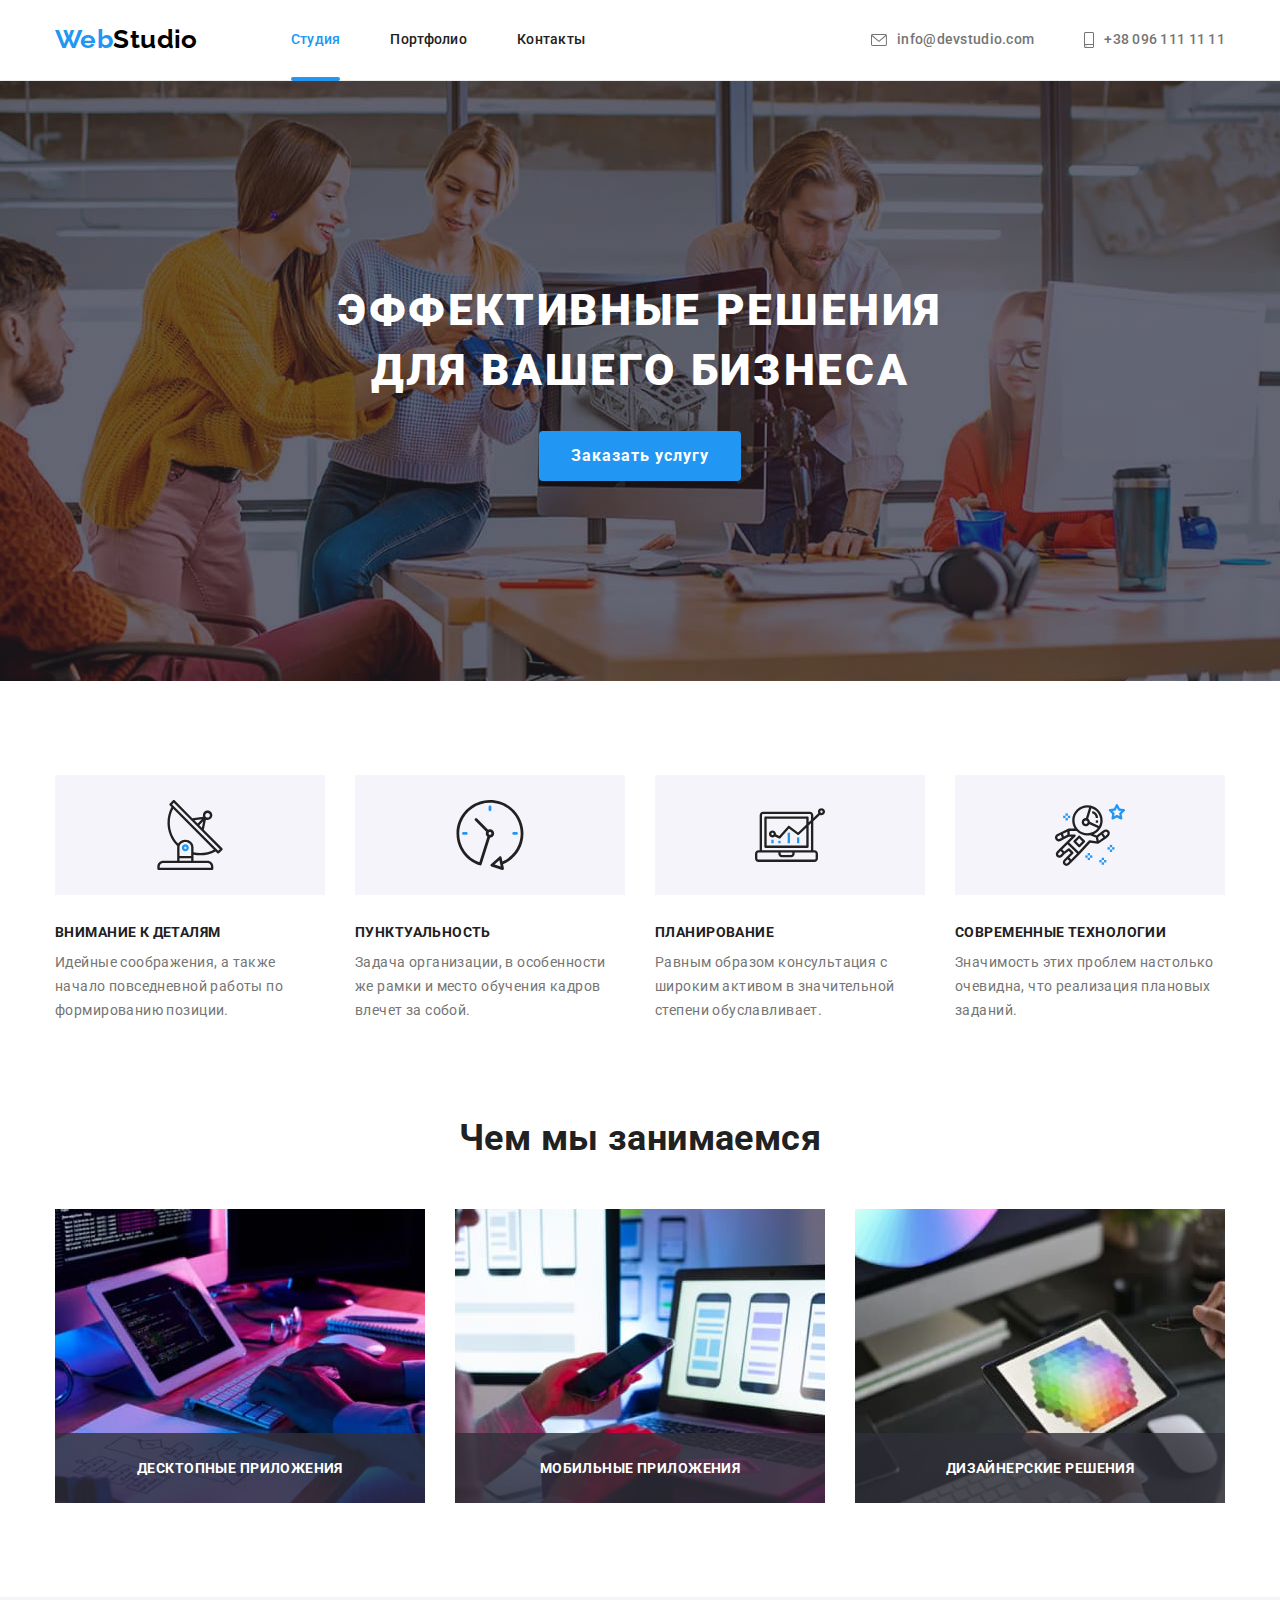
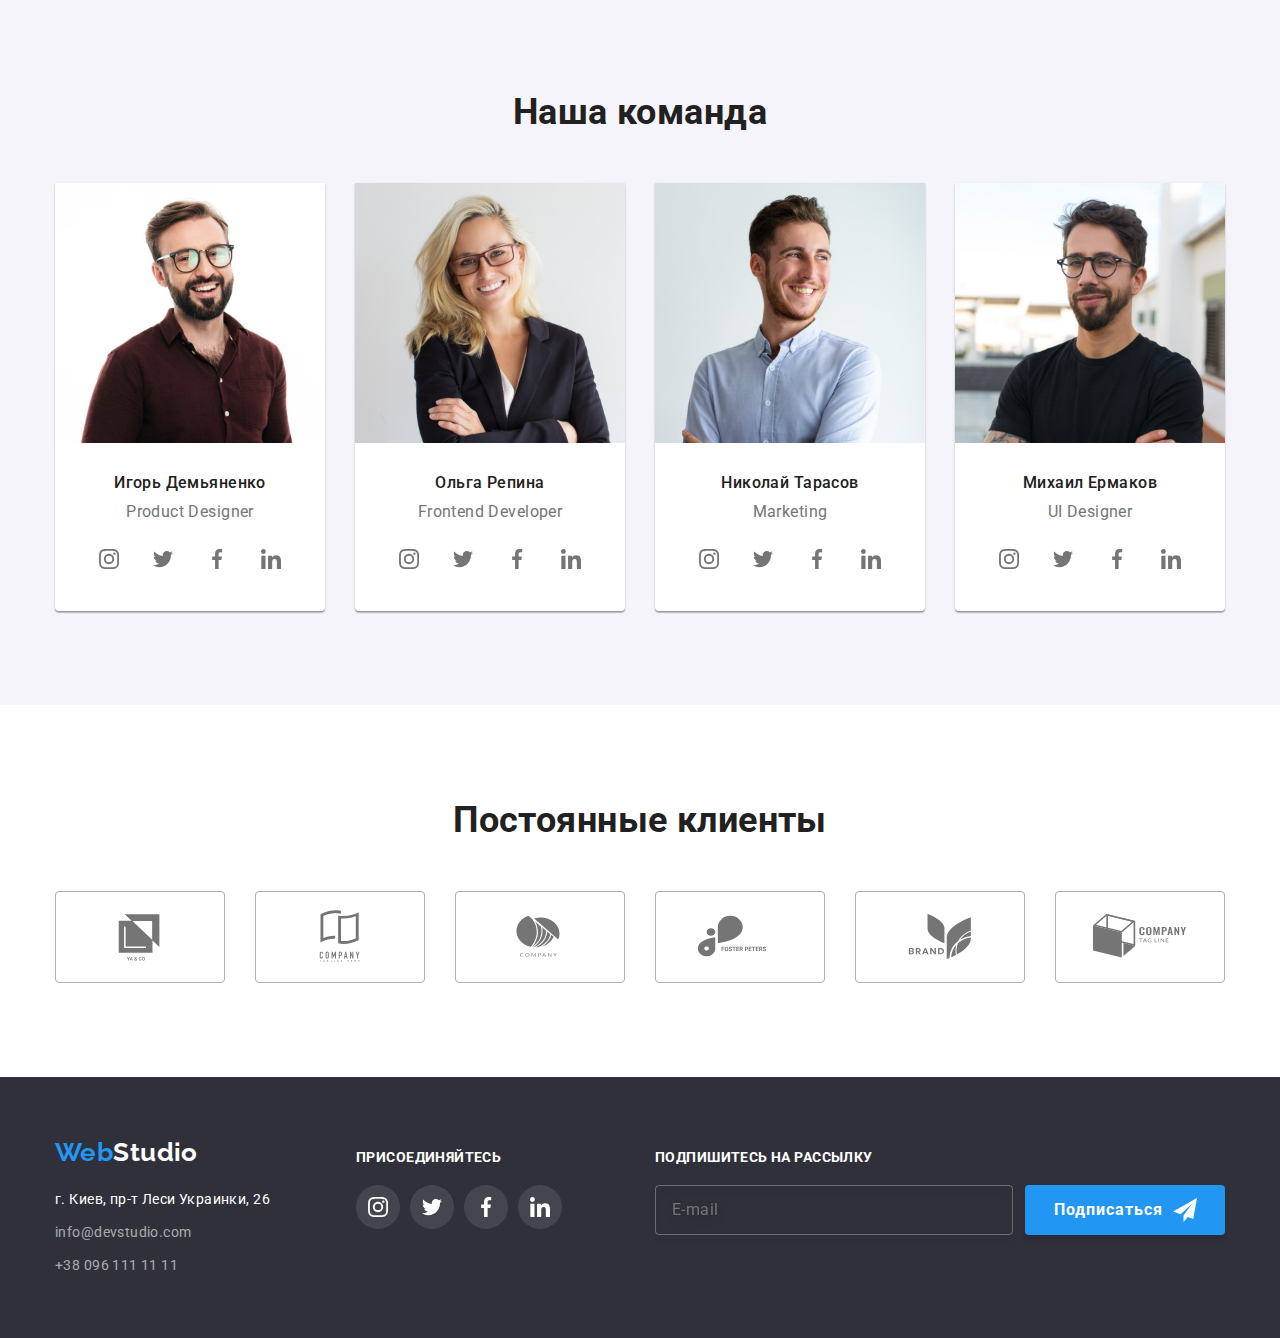
==== index.html @ be706dfa "Initial commit" ====
<!DOCTYPE html>
<html lang="ru">
  <head>
    <meta charset="UTF-8" />
    <meta http-equiv="X-UA-Compatible" content="IE=edge" />
    <meta name="viewport" content="width=device-width, initial-scale=1.0" />
    <title>Студия</title>
    <link
      rel="stylesheet"
      href="https://fonts.googleapis.com/css2?family=Raleway:wght@700&family=Roboto:wght@400;500;700;900&display=swap"
    />
    <link
      rel="stylesheet"
      href="https://cdnjs.cloudflare.com/ajax/libs/modern-normalize/1.1.0/modern-normalize.min.css"
    />
    <link rel="stylesheet" href="./css/styles.css" />
  </head>

  <body>
    <header class="page-header">
      <div class="container">
        <nav>
          <a class="logo link" href="./index.html"
            >Web<span class="accent">Studio</span></a
          >
          <ul class="site-nav list">
            <li class="item">
              <a class="link current" href="./index.html">Студия</a>
            </li>
            <li class="item">
              <a class="link" href="./portfolio.html">Портфолио</a>
            </li>
            <li class="item">
              <a class="link" href="">Контакты</a>
            </li>
          </ul>
        </nav>
        <ul class="auth-nav list">
          <li class="item">
            <a class="link" href="mailto:info@devstudio.com">
              <svg class="icon-envelope" width="16" height="12">
                <use href="./images/sprite.svg#icon-envelope"></use>
              </svg>
              info@devstudio.com
            </a>
          </li>
          <li class="item">
            <a class="link" href="tel:+380961111111">
              <svg class="icon-smartphone" width="10" height="16">
                <use href="./images/sprite.svg#icon-smartphone"></use>
              </svg>
              +38 096 111 11 11
            </a>
          </li>
        </ul>
      </div>
    </header>

    <main>
      <section class="hero">
        <h1 class="hero-title">Эффективные решения для вашего бизнеса</h1>
        <button class="hero-button" type="button" data-modal-open>
          Заказать услугу
        </button>
      </section>
      <section class="section">
        <h2 class="section-title visually-hidden">Наши преимущества</h2>
        <ul class="advantages list container">
          <li class="item">
            <div class="icon-container">
              <svg width="70" height="70">
                <use href="./images/sprite.svg#icon-antenna"></use>
              </svg>
            </div>
            <h3 class="title">Внимание к деталям</h3>
            <p>
              Идейные соображения, а также начало повседневной работы по
              формированию позиции.
            </p>
          </li>
          <li class="item">
            <div class="icon-container">
              <svg width="70" height="70">
                <use href="./images/sprite.svg#icon-clock"></use>
              </svg>
            </div>
            <h3 class="title">Пунктуальность</h3>
            <p>
              Задача организации, в особенности же рамки и место обучения кадров
              влечет за собой.
            </p>
          </li>
          <li class="item">
            <div class="icon-container">
              <svg width="70" height="70">
                <use href="./images/sprite.svg#icon-diagram"></use>
              </svg>
            </div>
            <h3 class="title">Планирование</h3>
            <p>
              Равным образом консультация с широким активом в значительной
              степени обуславливает.
            </p>
          </li>
          <li class="item">
            <div class="icon-container">
              <svg width="70" height="70">
                <use href="./images/sprite.svg#icon-astronaut"></use>
              </svg>
            </div>
            <h3 class="title">Современные технологии</h3>
            <p>
              Значимость этих проблем настолько очевидна, что реализация
              плановых заданий.
            </p>
          </li>
        </ul>
      </section>
      <section class="section specialization">
        <div class="container">
          <h2 class="section-title">Чем мы занимаемся</h2>
          <ul class="list">
            <li class="item">
              <div class="thumb">
                <img
                  src="./images/img1.1.jpg"
                  alt="изображение программиста, работающего за своим столом в офисе, крупным планом"
                  width="370"
                />
                <h3 class="title">Десктопные приложения</h3>
              </div>
            </li>
            <li class="item">
              <div class="thumb">
                <img
                  src="./images/img1.2.jpg"
                  alt="веб-дизайнер со смартфоном в руке разрабатывает интерфейс мобильного приложения за своим ноутбуком, крупным планом"
                  width="370"
                />
                <h3 class="title">Мобильные приложения</h3>
              </div>
            </li>
            <li class="item">
              <div class="thumb">
                <img
                  src="./images/img1.3.jpg"
                  alt="креативный веб-дизайнер выбирает цветовую гамму из палитры цветов на своём планшете, крупным планом"
                  width="370"
                />
                <h3 class="title">Дизайнерские решения</h3>
              </div>
            </li>
          </ul>
        </div>
      </section>
      <section class="section team">
        <div class="container">
          <h2 class="section-title">Наша команда</h2>
          <ul class="list">
            <li class="item">
              <img
                src="./images/img2.1.jpg"
                alt="фотография мужчины, улыбающийся шатен с лёгкой бородой и в очках"
                width="270"
              />
              <h3 class="title">Игорь Демьяненко</h3>
              <p class="position" lang="en">Product Designer</p>
              <ul class="social-link list">
                <li>
                  <a class="link" href="#" aria-label="instagramm link">
                    <svg class="icon" width="20" height="20">
                      <use href="./images/sprite.svg#icon-instagram"></use>
                    </svg>
                  </a>
                </li>
                <li>
                  <a class="link" href="#" aria-label="twitter-link">
                    <svg class="icon" width="20" height="20">
                      <use href="./images/sprite.svg#icon-twitter"></use>
                    </svg>
                  </a>
                </li>
                <li>
                  <a class="link" href="#" aria-label="facebook link">
                    <svg class="icon" width="20" height="20">
                      <use href="./images/sprite.svg#icon-facebook"></use>
                    </svg>
                  </a>
                </li>
                <li>
                  <a class="link" href="#" aria-label="linkedin link">
                    <svg class="icon" width="20" height="20">
                      <use href="./images/sprite.svg#icon-linkedin"></use>
                    </svg>
                  </a>
                </li>
              </ul>
            </li>
            <li class="item">
              <img
                src="./images/img2.2.jpg"
                alt="фотография женщины, улыбающаяся блондинка с длинными волосами и в очках"
                width="270"
              />
              <h3 class="title">Ольга Репина</h3>
              <p class="position" lang="en">Frontend Developer</p>
              <ul class="social-link list">
                <li>
                  <a class="link" href="#" aria-label="instagramm link">
                    <svg class="icon" width="20" height="20">
                      <use href="./images/sprite.svg#icon-instagram"></use>
                    </svg>
                  </a>
                </li>
                <li>
                  <a class="link" href="#" aria-label="twitter-link">
                    <svg class="icon" width="20" height="20">
                      <use href="./images/sprite.svg#icon-twitter"></use>
                    </svg>
                  </a>
                </li>
                <li>
                  <a class="link" href="#" aria-label="facebook link">
                    <svg class="icon" width="20" height="20">
                      <use href="./images/sprite.svg#icon-facebook"></use>
                    </svg>
                  </a>
                </li>
                <li>
                  <a class="link" href="#" aria-label="linkedin link">
                    <svg class="icon" width="20" height="20">
                      <use href="./images/sprite.svg#icon-linkedin"></use>
                    </svg>
                  </a>
                </li>
              </ul>
            </li>
            <li class="item">
              <img
                src="./images/img2.3.jpg"
                alt="фотография мужчины, улыбающийся шатен с бородой-щетиной"
                width="270"
              />
              <h3 class="title">Николай Тарасов</h3>
              <p class="position" lang="en">Marketing</p>
              <ul class="social-link list">
                <li>
                  <a class="link" href="#" aria-label="instagramm link">
                    <svg class="icon" width="20" height="20">
                      <use href="./images/sprite.svg#icon-instagram"></use>
                    </svg>
                  </a>
                </li>
                <li>
                  <a class="link" href="#" aria-label="twitter-link">
                    <svg class="icon" width="20" height="20">
                      <use href="./images/sprite.svg#icon-twitter"></use>
                    </svg>
                  </a>
                </li>
                <li>
                  <a class="link" href="#" aria-label="facebook link">
                    <svg class="icon" width="20" height="20">
                      <use href="./images/sprite.svg#icon-facebook"></use>
                    </svg>
                  </a>
                </li>
                <li>
                  <a class="link" href="#" aria-label="linkedin link">
                    <svg class="icon" width="20" height="20">
                      <use href="./images/sprite.svg#icon-linkedin"></use>
                    </svg>
                  </a>
                </li>
              </ul>
            </li>
            <li class="item">
              <img
                src="./images/img2.4.jpg"
                alt="фотография мужчины, улыбающийся брюнет с лёгкой бородой и в очках"
                width="270"
              />
              <h3 class="title">Михаил Ермаков</h3>
              <p class="position" lang="en">UI Designer</p>
              <ul class="social-link list">
                <li>
                  <a class="link" href="#" aria-label="instagramm link">
                    <svg class="icon" width="20" height="20">
                      <use href="./images/sprite.svg#icon-instagram"></use>
                    </svg>
                  </a>
                </li>
                <li>
                  <a class="link" href="#" aria-label="twitter-link">
                    <svg class="icon" width="20" height="20">
                      <use href="./images/sprite.svg#icon-twitter"></use>
                    </svg>
                  </a>
                </li>
                <li>
                  <a class="link" href="#" aria-label="facebook link">
                    <svg class="icon" width="20" height="20">
                      <use href="./images/sprite.svg#icon-facebook"></use>
                    </svg>
                  </a>
                </li>
                <li>
                  <a class="link" href="#" aria-label="linkedin link">
                    <svg class="icon" width="20" height="20">
                      <use href="./images/sprite.svg#icon-linkedin"></use>
                    </svg>
                  </a>
                </li>
              </ul>
            </li>
          </ul>
        </div>
      </section>
      <section class="section">
        <div class="container">
          <h2 class="section-title">Постоянные клиенты</h2>
          <ul class="clients list">
            <li class="item">
              <a class="link" href="" aria-label="ya and co link">
                <svg class="icon" width="106" height="60">
                  <use href="./images/sprite.svg#icon-logo-client1"></use>
                </svg>
              </a>
            </li>
            <li class="item">
              <a class="link" href="" aria-label="company tagline here link">
                <svg class="icon" width="106" height="60">
                  <use href="./images/sprite.svg#icon-logo-client2"></use>
                </svg>
              </a>
            </li>
            <li class="item">
              <a class="link" href="" aria-label="company link">
                <svg class="icon" width="106" height="60">
                  <use href="./images/sprite.svg#icon-logo-client3"></use>
                </svg>
              </a>
            </li>
            <li class="item">
              <a class="link" href="" aria-label="foster peters link">
                <svg class="icon" width="106" height="60">
                  <use href="./images/sprite.svg#icon-logo-client4"></use>
                </svg>
              </a>
            </li>
            <li class="item">
              <a class="link" href="" aria-label="brand link">
                <svg class="icon" width="106" height="60">
                  <use href="./images/sprite.svg#icon-logo-client5"></use>
                </svg>
              </a>
            </li>
            <li class="item">
              <a class="link" href="" aria-label="company tag line link">
                <svg class="icon" width="106" height="60">
                  <use href="./images/sprite.svg#icon-logo-client6"></use>
                </svg>
              </a>
            </li>
          </ul>
        </div>
      </section>
    </main>

    <footer class="page-footer">
      <div class="container">
        <div class="footer-adress-container">
          <a class="logo link" href="./index.html"
            >Web<span class="accent">Studio</span></a
          >
          <address>
            <ul class="list address-links">
              <li class="item">
                <a
                  class="link googlmaps"
                  href="https://goo.gl/maps/piqngm7oDQpEDh6u6"
                  target="_blank"
                  rel="noopener nofollow noreferrer"
                  >г. Киев, пр-т Леси Украинки, 26</a
                >
              </li>
              <li class="item">
                <a class="link contacts" href="mailto:info@devstudio.com"
                  >info@devstudio.com</a
                >
              </li>
              <li class="item">
                <a class="link contacts" href="tel:+380961111111"
                  >+38 096 111 11 11</a
                >
              </li>
            </ul>
          </address>
        </div>
        <div class="footer-join-container">
          <h2 class="title">присоединяйтесь</h2>
          <ul class="social-link list">
            <li>
              <a class="link" href="#" aria-label="instagramm link">
                <svg class="icon" width="20" height="20">
                  <use href="./images/sprite.svg#icon-instagram"></use>
                </svg>
              </a>
            </li>
            <li>
              <a class="link" href="#" aria-label="twitter-link">
                <svg class="icon" width="20" height="20">
                  <use href="./images/sprite.svg#icon-twitter"></use>
                </svg>
              </a>
            </li>
            <li>
              <a class="link" href="#" aria-label="facebook link">
                <svg class="icon" width="20" height="20">
                  <use href="./images/sprite.svg#icon-facebook"></use>
                </svg>
              </a>
            </li>
            <li>
              <a class="link" href="#" aria-label="linkedin link">
                <svg class="icon" width="20" height="20">
                  <use href="./images/sprite.svg#icon-linkedin"></use>
                </svg>
              </a>
            </li>
          </ul>
        </div>
        <form class="footer-subscribe-form js-subscribe-form">
          <label class="form-label">
            <input
              class="form-input"
              type="email"
              name="mail"
              placeholder="E-mail"
              autocomplete="on"
            />Подпишитесь на рассылку</label
          >

          <button class="footer-subscribe-button" type="submit">
            Подписаться
            <svg class="icon" width="24" height="24">
              <use href="./images/sprite.svg#icon-send"></use>
            </svg>
          </button>
        </form>
      </div>
    </footer>
    <div class="hero-backdrop is-hidden" data-modal>
      <div class="hero-modal">
        <button class="hero-data-close-modal" data-modal-close>
          <svg class="hero-data-close-modal-icon" width="18" height="18">
            <use href="./images/sprite.svg#icon-close"></use>
          </svg>
        </button>
        <form class="modal-form js-order-service-form">
          <strong class="title">Оставьте свои данные, мы вам перезвоним</strong>
          <div class="data-box">
            <label class="item">
              <input class="form-input" type="text" name="name" />
              <span class="form-label">Имя</span>
              <svg class="modal-form-data-icon" width="18" height="18">
                <use href="./images/sprite.svg#icon-person"></use>
              </svg>
            </label>
            <label class="item">
              <input class="form-input" type="tel" name="tel" />
              <span class="form-label">Телефон</span>
              <svg class="modal-form-data-icon" width="18" height="18">
                <use href="./images/sprite.svg#icon-phone"></use>
              </svg>
            </label>
            <label class="item">
              <input class="form-input" type="email" name="mail" />
              <span class="form-label">Почта</span>
              <svg class="modal-form-data-icon" width="18" height="18">
                <use href="./images/sprite.svg#icon-email"></use>
              </svg>
            </label>
          </div>
          <label class="form-message">
            <span class="form-label textarea">Комментарий</span>
            <textarea
              class="form-textarea"
              name="comment"
              rows="6"
              placeholder="Введите текст"
            ></textarea>
          </label>

          <label class="form-label agreement">
            <input
              class="checkbox visually-hidden"
              type="checkbox"
              name="agreement"
            />
            <span class="checkbox-icon"></span>
            <span>
              Соглашаюсь с рассылкой и принимаю
              <a class="agreement-link-modal" href="">Условия договора</a>
            </span>
          </label>
          <button class="modal-send-button" type="submit">Отправить</button>
        </form>
      </div>
    </div>
    <script src="./js/modal.js"></script>
    <script src="./js/footer.js"></script>
  </body>
</html>
---- css/styles.css ----
:root {
  --animation-works-overlay: transform 250ms cubic-bezier(0.4, 0, 0.2, 1),
    opacity 250ms cubic-bezier(0.4, 0, 0.2, 1);
  --transition-duration: 250ms;
  --transition-duration-modal: 950ms;
  --transition-timing-function: cubic-bezier(0.4, 0, 0.2, 1);

  --primary-bg-color: #ffffff;
  --footer-bg-color: #2f303a;
  --footer-logo-accent-color: #ffffff;
  --footer-social-link-color: rgba(255, 255, 255, 0.1);
  --advantages-icon-bg-color: #f5f4fa;
  --section-team-bg-color: #f5f4fa;
  --hero-bg-color: #2f303a;
  --hero-title-color: #ffffff;
  --button-active-text-color: #ffffff;
  --primary-text-color: #757575;
  --title-text-color: #212121;
  --accent-blue-color: #2196f3;
  --accent-black-color: #000000;
  --address-links-color: rgba(255, 255, 255, 0.6);
  --portfolio-button-bg-color: #f5f4fa;
  --header-border-color: #ececec;
  --signature-works-border-color: #eeeeee;
  --icon-color: #afb1b8;
  --backdrop-bg-color: rgba(0, 0, 0, 0.2);
  --works-overlay-bg-color: rgba(33, 150, 243, 0.9);
  --placeholder-color: rgba(117, 117, 117, 0.5);
}

html {
  box-sizing: border-box;
}

h1,
h2,
h3,
h4,
h5,
h6,
p {
  margin-top: 0px;
}

p {
  margin-bottom: 0px;
}

.list {
  padding: 0px;
  margin: 0px;

  list-style: none;
}

.link {
  text-decoration: none;
  color: inherit;
}

img {
  display: block;
  max-width: 100%;
  height: auto;
}

address {
  font-style: normal;
}

body {
  background-color: var(--primary-bg-color);
  color: var(--primary-text-color);

  font-family: "Roboto", sans-serif;
  font-size: 14px;
  line-height: 1.71;
  letter-spacing: 0.03em;
}

.section {
  padding-top: 94px;
  padding-bottom: 94px;
}

button {
  font: inherit;
  border: none;

  cursor: pointer;
}

.visually-hidden {
  position: absolute;
  width: 1px;
  height: 1px;
  margin: -1px;
  border: 0;
  padding: 0;
  white-space: nowrap;
  clip-path: inset(100%);
  clip: rect(0 0 0 0);
  overflow: hidden;
}

.container {
  width: 1200px;
  padding: 0px 15px;
  margin-left: auto;
  margin-right: auto;
}

.page-header {
  width: 100%;
  background-color: var(--primary-bg-color);
  border-bottom: 1px solid var(--header-border-color);
}

.page-header .container {
  display: flex;
  align-items: center;
  justify-content: space-between;
}

.page-header nav {
  display: flex;
  align-items: center;
}

.logo {
  color: var(--accent-blue-color);
  font-family: "Raleway", sans-serif;
  font-weight: 700;
  font-size: 26px;
  line-height: 1.2;
}

.page-header .logo {
  margin-right: 93px;
  padding-top: 24px;
  padding-bottom: 25px;
}

.page-header .logo .accent {
  color: var(--accent-black-color);
}

.page-header .site-nav {
  display: flex;
}

.site-nav .item + .item {
  margin-left: 50px;
}

.site-nav .link,
.auth-nav .link {
  padding-top: 32px;
  padding-bottom: 32px;

  color: var(--title-text-color);
  font-weight: 500;
  line-height: 1.14;
  letter-spacing: 0.02em;

  transition-property: color;
  transition-duration: var(--transition-duration);
  transition-timing-function: var(--transition-timing-function);
}

.site-nav .link:hover,
.site-nav .link:focus,
.auth-nav .link:hover,
.auth-nav .link:focus {
  color: var(--accent-blue-color);
}

.site-nav .link.current {
  position: relative;

  color: var(--accent-blue-color);
}

.site-nav .link.current::after {
  content: "";

  position: absolute;

  display: block;
  width: 100%;
  height: 4px;
  bottom: -1px;

  border-radius: 2px;
  background-color: var(--accent-blue-color);

  transform: translateY(1px);
}
.auth-nav {
  display: flex;
}

.auth-nav .item + .item {
  margin-left: 50px;
}

.auth-nav .link {
  display: flex;
  gap: 10px;
  align-items: center;
  color: var(--primary-text-color);
}

.auth-nav .icon-envelope,
.auth-nav .icon-smartphone {
  fill: currentColor;
}

.page-footer {
  padding: 60px 0px;

  background-color: var(--footer-bg-color);
}

.page-footer .container {
  position: relative;
  display: flex;
}

.footer-adress-container {
  width: 231px;
  margin-right: 70px;
}

.page-footer .logo {
  display: inline-block;
  margin-bottom: 20px;
}

.page-footer .logo .accent {
  color: var(--footer-logo-accent-color);
}

.address-links .link {
  color: var(--address-links-color);
  font-style: normal;

  transition-property: color;
  transition-duration: var(--transition-duration);
  transition-timing-function: var(--transition-timing-function);
}

.link.contacts:hover,
.link.contacts:focus {
  color: var(--accent-blue-color);
}

.address-links .item + .item {
  margin-top: 9px;
}

.link.googlmaps {
  color: var(--footer-logo-accent-color);
}

.footer-join-container .title {
  margin-top: 12px;
  margin-bottom: 20px;

  font-size: 14px;
  line-height: calc(16 / 14);
  text-transform: uppercase;

  color: var(--footer-logo-accent-color);
}
.footer-join-container .social-link {
  display: flex;
  gap: 10px;
}

.footer-join-container .link {
  background-color: var(--footer-social-link-color);

  transition-property: background-color;
  transition-duration: var(--transition-duration);
  transition-timing-function: var(--transition-timing-function);
}

.footer-join-container .link:hover,
.footer-join-container .link:focus {
  background: var(--accent-blue-color);
}

.footer-join-container .link .icon {
  fill: var(--footer-logo-accent-color);
}

.footer-subscribe-form {
  position: absolute;
  top: 12px;
  right: 15px;

  display: flex;
  width: 570px;
  height: 86px;
}

.footer-subscribe-form .form-label {
  position: absolute;
  bottom: 0;
  left: 0;

  display: flex;
  flex-direction: column-reverse;
  gap: 20px;

  width: 358px;

  font-weight: 700;
  font-size: 14px;
  line-height: calc(16 / 14);
  text-transform: uppercase;

  color: var(--primary-bg-color);
}

.footer-subscribe-form .form-input {
  padding-top: 14px;
  padding-bottom: 14px;
  padding-left: 16px;

  display: block;

  font-size: 16px;
  line-height: calc(20 / 16);
  letter-spacing: 0.03em;
  color: rgba(255, 255, 255, 0.6);
  background: transparent;
  border: 1px solid rgba(255, 255, 255, 0.3);
  filter: drop-shadow(0px 4px 4px rgba(0, 0, 0, 0.15));
  border-radius: 4px;
}

.footer-subscribe-button {
  position: absolute;
  bottom: 0;
  right: 0;

  padding-top: 10px;
  padding-bottom: 10px;
  padding-left: 29px;
  padding-right: 62px;
  min-width: 200px;
  min-height: 50px;

  font-weight: 700;
  font-size: 16px;
  line-height: calc(30 / 16);
  letter-spacing: 0.06em;

  color: var(--primary-bg-color);
  background: var(--accent-blue-color);
  box-shadow: 0px 4px 4px rgba(0, 0, 0, 0.15);
  border-radius: 4px;
}

.footer-subscribe-button .icon {
  position: absolute;
  top: 13px;
  right: 28px;
}

.hero {
  max-width: 1600px;
  margin-left: auto;
  margin-right: auto;
  padding-top: 200px;
  padding-bottom: 200px;

  background-color: var(--hero-bg-color);
  background-image: linear-gradient(
      rgba(47, 48, 58, 0.4),
      rgba(47, 48, 58, 0.4)
    ),
    url(../images/Img-bg-hero.jpg);
  background-repeat: no-repeat;
  background-size: cover;
  background-position: center;
}

.hero-title {
  width: 696px;
  margin: 0px auto 30px;

  color: var(--hero-title-color);
  font-weight: 900;
  font-size: 44px;
  line-height: 1.36;
  text-align: center;
  letter-spacing: 0.06em;
  text-transform: uppercase;
}

.hero-button {
  display: block;
  border-radius: 4px;
  padding: 10px 32px;
  margin: 0px auto 0px;
  min-width: 200px;

  background: var(--accent-blue-color);
  color: var(--button-active-text-color);
  font-weight: 700;
  font-size: 16px;
  line-height: 1.88;
  letter-spacing: 0.06em;

  box-shadow: 0px 4px 4px rgba(0, 0, 0, 0.15);
}

.hero-backdrop {
  z-index: 11;
  position: fixed;
  top: 0;
  left: 0;
  width: 100%;
  height: 100%;

  background-color: var(--backdrop-bg-color);

  transition-property: background-color, opacity, visibility;
  transition-duration: var(--transition-duration-modal);
  transition-timing-function: var(--transition-timing-function);
}

.hero-backdrop.is-hidden {
  opacity: 0;
  visibility: hidden;
  pointer-events: none;
}

.hero-modal {
  position: absolute;
  top: 50%;
  left: 50%;

  width: 528px;
  height: 581px;

  background-color: var(--primary-bg-color);
  box-shadow: 0px 1px 3px rgba(0, 0, 0, 0.12), 0px 1px 1px rgba(0, 0, 0, 0.14),
    0px 2px 1px rgba(0, 0, 0, 0.2);
  border-radius: 4px;

  transform: translate(-50%, -50%) scale(1) rotate(0);
  transition-property: transform, background-color;
  transition-duration: var(--transition-duration-modal);
  transition-timing-function: var(--transition-timing-function);
}

.hero-backdrop.is-hidden .hero-modal {
  background-color: transparent;
  transform: translate(-50%, -50%) scale(0.4) rotate(360deg);
}

.hero-data-close-modal {
  position: absolute;
  top: 8px;
  right: 8px;

  display: flex;
  justify-content: center;
  align-items: center;
  width: 30px;
  height: 30px;

  background-color: var(--primary-bg-color);
  border: 1px solid rgba(0, 0, 0, 0.1);
  border-radius: 50%;

  transition-property: color;
  transition-duration: var(--transition-duration);
  transition-timing-function: var(--transition-timing-function);
}

.hero-data-close-modal:hover,
.hero-data-close-modal:focus {
  color: var(--accent-blue-color);
}

.hero-data-close-modal-icon {
  fill: currentColor;
}

.modal-form {
  width: 100%;
  height: 100%;
  padding: 40px;
}

.modal-form .title {
  display: block;
  margin-bottom: 30px;

  font-size: 20px;
  line-height: calc(23 / 20);
  text-align: center;

  color: var(--title-text-color);
}

.modal-form .data-box {
  display: flex;
  flex-direction: column;
  gap: 28px;
}

.modal-form .item {
  position: relative;
}

.modal-form .form-message {
  position: relative;
}

.modal-form .data-box .form-label {
  display: block;
  position: absolute;
  top: 50%;
  left: 42px;

  transform: translateY(-50%);

  transition: transform var(--transition-duration)
    var(--transition-timing-function);

  text-align: start;
}

.modal-form .data-box .form-input:focus + .form-label,
.modal-form .data-box .form-input:not(:placeholder-shown) + .form-label {
  transform: translate(-42px, -38px);
}

.modal-form .form-label.textarea {
  display: block;
  position: absolute;

  transform: translateY(-18px);
}

.modal-form .form-textarea {
  display: block;
  margin-top: 28px;
  margin-bottom: 20px;
  padding: 12px 16px;
  resize: none;
}

.modal-form-data-icon {
  position: absolute;
  top: 50%;
  left: 0;

  transform: translate(15px, -50%);

  transition-property: fill;
  transition-duration: var(--transition-duration);
  transition-timing-function: var(--transition-timing-function);
}

.modal-form .data-box .form-input:focus ~ .modal-form-data-icon {
  fill: var(--accent-blue-color);
}

.modal-form .form-input,
.modal-form .form-textarea {
  display: block;
  width: 100%;
  outline: transparent;
  border: 1px solid rgba(33, 33, 33, 0.2);
  border-radius: 4px;

  transition-property: border;
  transition-duration: var(--transition-duration);
  transition-timing-function: var(--transition-timing-function);
}

.modal-form .form-input:focus,
.modal-form .form-textarea:focus {
  border: 1px solid var(--accent-blue-color);
}

.modal-form .form-input {
  padding-top: 12px;
  padding-bottom: 12px;
  padding-right: 12px;
  padding-left: 42px;
}

.modal-form .form-label {
  font-size: 12px;
  line-height: calc(14 / 12);
  letter-spacing: 0.01em;

  color: var(--primary-text-color);
}

.modal-form .form-textarea::placeholder {
  font-size: 12px;
  line-height: calc(14 / 12);
  letter-spacing: 0.01em;

  color: var(--placeholder-color);
}

.modal-form .agreement {
  display: flex;
  justify-content: center;
  align-items: center;
  margin-top: 20px;
  margin-bottom: 30px;
}

.modal-form .agreement-link-modal {
  color: var(--accent-blue-color);
  text-underline-position: under;
}

.modal-form .agreement .checkbox-icon {
  display: block;
  width: 16px;
  height: 15px;
  margin-right: 7px;

  background-size: contain;
  background-repeat: no-repeat;
  background-position: center;

  border: 2px solid var(--title-text-color);
  border-radius: 2px;
  background-image: url("../images/icon-check.svg");

  transition-property: background-color, border;
  transition-duration: var(--transition-duration);
  transition-timing-function: var(--transition-timing-function);
}

.modal-form .checkbox:checked + .checkbox-icon {
  border-color: transparent;
  background-color: var(--accent-blue-color);
}

.modal-form .modal-send-button {
  display: block;
  margin: auto;

  min-width: 200px;
  min-height: 50px;

  font-weight: 700;
  font-size: 16px;
  line-height: calc(30 / 16);
  letter-spacing: 0.06em;

  color: var(--primary-bg-color);
  background: #188ce8;
  box-shadow: 0px 4px 4px rgba(0, 0, 0, 0.15);
  border-radius: 4px;
}

.section-title {
  margin-bottom: 50px;

  color: var(--title-text-color);

  font-size: 36px;
  line-height: 1.17;
  text-align: center;
}

.title {
  margin-bottom: 10px;
}

.advantages {
  display: flex;
  flex-wrap: wrap;
  gap: 30px;
}

.advantages .item {
  display: flex;
  flex-wrap: wrap;
  flex-basis: calc((100% - 90px) / 4);
}

.advantages .icon-container {
  margin-bottom: 30px;

  display: flex;
  justify-content: center;
  align-items: center;
  width: 100%;
  height: 120px;

  background-color: var(--advantages-icon-bg-color);
}

.advantages .title {
  margin-bottom: 10px;

  font-size: 14px;
  line-height: 1.14;
  text-transform: uppercase;

  color: var(--title-text-color);
}

.section.specialization {
  padding-top: 0px;
}

.specialization .list {
  display: flex;
}

.specialization .item + .item {
  margin-left: 30px;
}

.thumb {
  position: relative;
}

.specialization .title {
  position: absolute;
  bottom: 0;

  width: 100%;
  height: 70px;
  margin-bottom: 0;
  display: flex;
  justify-content: center;
  align-items: center;

  font-size: 14px;
  line-height: calc(16 / 14);
  text-align: center;
  text-transform: uppercase;

  color: var(--primary-bg-color);
  background: rgba(47, 48, 58, 0.8);
}

.section.team {
  background-color: var(--section-team-bg-color);
}

.team .list {
  display: flex;
}

.team .item {
  padding-bottom: 30px;

  display: flex;
  flex-wrap: wrap;
  flex-basis: calc((100% - 90px) / 4);
  flex-direction: column;
  justify-content: start;
  align-items: center;

  background-color: var(--primary-bg-color);
  border-radius: 0px 0px 4px 4px;
  box-shadow: 0px 1px 3px rgba(0, 0, 0, 0.12), 0px 1px 1px rgba(0, 0, 0, 0.14),
    0px 2px 1px rgba(0, 0, 0, 0.2);
}

.team .item + .item {
  margin-left: 30px;
}

.team img {
  padding-bottom: 30px;
}

.team .title {
  color: var(--title-text-color);
  font-weight: 500;
}

.team .title,
.team .position {
  font-size: 16px;
  line-height: 1.19;
  text-align: center;
}

.team .social-link {
  margin-top: 16px;

  flex-wrap: wrap;
  gap: 10px;
}

.social-link .link {
  display: flex;
  flex-wrap: wrap;
  justify-content: center;
  align-items: center;
  width: 44px;
  height: 44px;

  border-radius: 50%;

  transition-property: background-color, color;
  transition-duration: var(--transition-duration);
  transition-timing-function: var(--transition-timing-function);
}

.team .icon {
  fill: var(--icon-color);
}

.team .social-link .link:hover,
.team .social-link .link:focus {
  background-color: var(--accent-blue-color);
  color: var(--primary-bg-color);
}

.team .icon {
  fill: currentColor;
}

.clients {
  margin-right: auto;
  margin-left: auto;

  display: flex;
  justify-content: space-between;
}

.clients .link {
  width: 170px;
  height: 92px;

  display: flex;
  flex-wrap: wrap;
  justify-content: center;
  align-items: center;

  border: 1px solid var(--icon-color);
  border-radius: 4px;

  transition-property: color, border;
  transition-duration: var(--transition-duration);
  transition-timing-function: var(--transition-timing-function);
}

.clients .link:hover,
.clients .link:focus {
  color: var(--accent-blue-color);
  border: 1px solid var(--accent-blue-color);
}

.clients .icon {
  fill: var(--icon-color);
}

.clients .icon {
  fill: currentColor;
}

.portfolio-nav.list {
  display: flex;
  justify-content: center;
  margin-bottom: 50px;
}

.portfolio-nav .item:not(:last-child) {
  margin-right: 8px;
}

.portfolio-nav-button {
  padding: 6px 22px;
  border-radius: 4px;

  background: var(--portfolio-button-bg-color);
  color: var(--title-text-color);
  font-weight: 500;
  font-size: 16px;
  line-height: 1.62;
  text-align: center;
  letter-spacing: 0.03em;

  transition-property: background-color, color, box-shadow;
  transition-duration: var(--transition-duration);
  transition-timing-function: var(--transition-timing-function);
}

.portfolio-nav-button:hover,
.portfolio-nav-button:focus {
  background-color: var(--accent-blue-color);
  color: var(--button-active-text-color);
  box-shadow: 0px 3px 1px rgba(0, 0, 0, 0.1), 0px 1px 2px rgba(0, 0, 0, 0.08),
    0px 2px 2px rgba(0, 0, 0, 0.12);
}

.portfolio-nav-button.see {
  background: var(--accent-blue-color);
  color: var(--button-active-text-color);
}

.works {
  display: flex;
  flex-wrap: wrap;
  gap: 30px;
}

.works .item {
  flex-basis: calc((100% - 60px) / 3);

  transition-property: box-shadow;
  transition-duration: var(--transition-duration);
  transition-timing-function: var(--transition-timing-function);
}

.works .item:hover,
.works .item:focus {
  box-shadow: 0px 1px 1px rgba(0, 0, 0, 0.12), 0px 4px 4px rgba(0, 0, 0, 0.06),
    1px 4px 6px rgba(0, 0, 0, 0.16);
}

.works .signature {
  padding-top: 20px;
  padding-bottom: 19px;
  padding-left: 23px;
  padding-right: 23px;
  border-right: 1px solid var(--signature-works-border-color);
  border-left: 1px solid var(--signature-works-border-color);
  border-bottom: 1px solid var(--signature-works-border-color);
}

.works .title {
  margin-bottom: 4px;

  color: var(--title-text-color);
  font-size: 18px;
  line-height: 2;
  letter-spacing: 0.06em;
}

.works .kind-of {
  color: var(--primary-text-color);
  font-weight: 400;
  font-size: 16px;
  line-height: 1.88;
}

.works-thumb {
  position: relative;
  overflow: hidden;
}
.works-overlay {
  position: absolute;
  bottom: 0;
  left: 0;
  transform: translateY(100%);
  opacity: 0;

  padding: 63px 24px;
  width: 100%;
  height: 100%;

  font-size: 18px;
  line-height: calc(28 / 18);

  color: var(--primary-bg-color);
  background-color: var(--works-overlay-bg-color);

  transition: var(--animation-works-overlay);
}

.works .item:hover .works-overlay,
.works .item:focus .works-overlay {
  transform: translateY(0);
  opacity: 1;
}
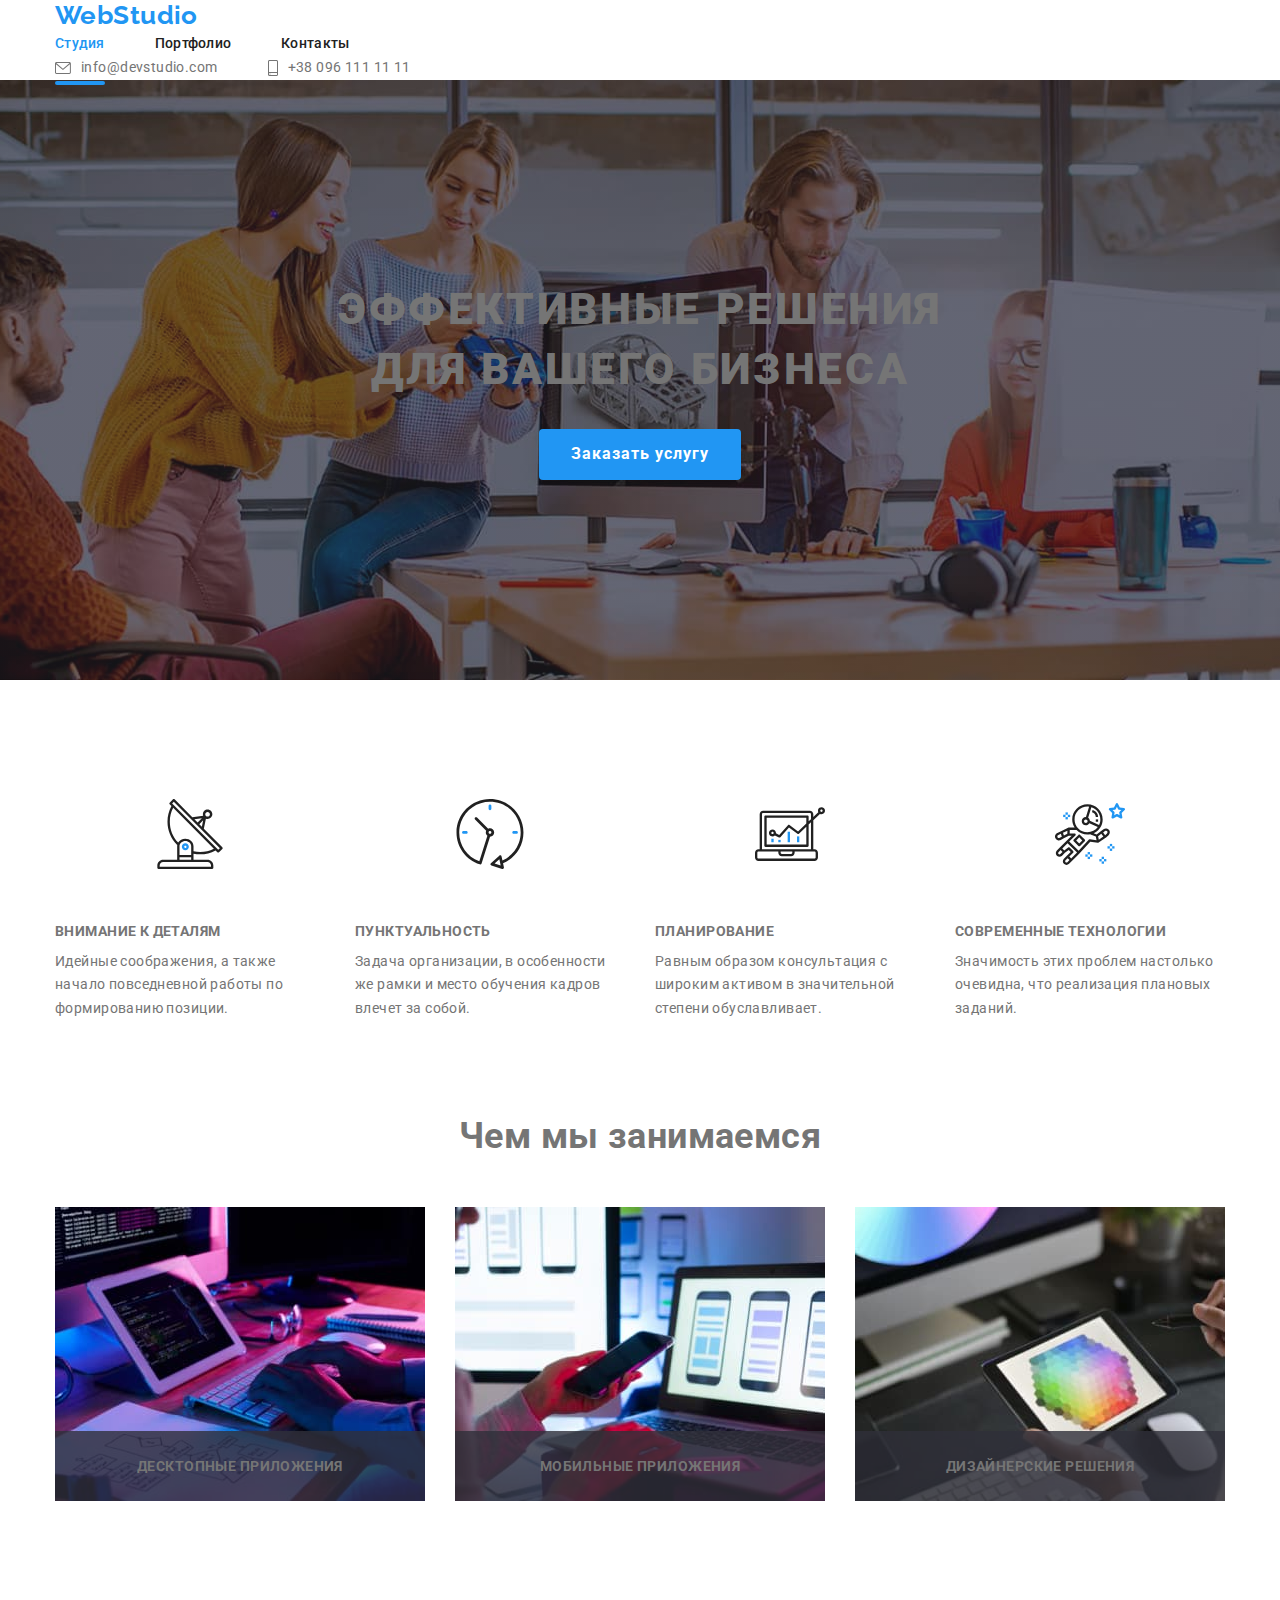
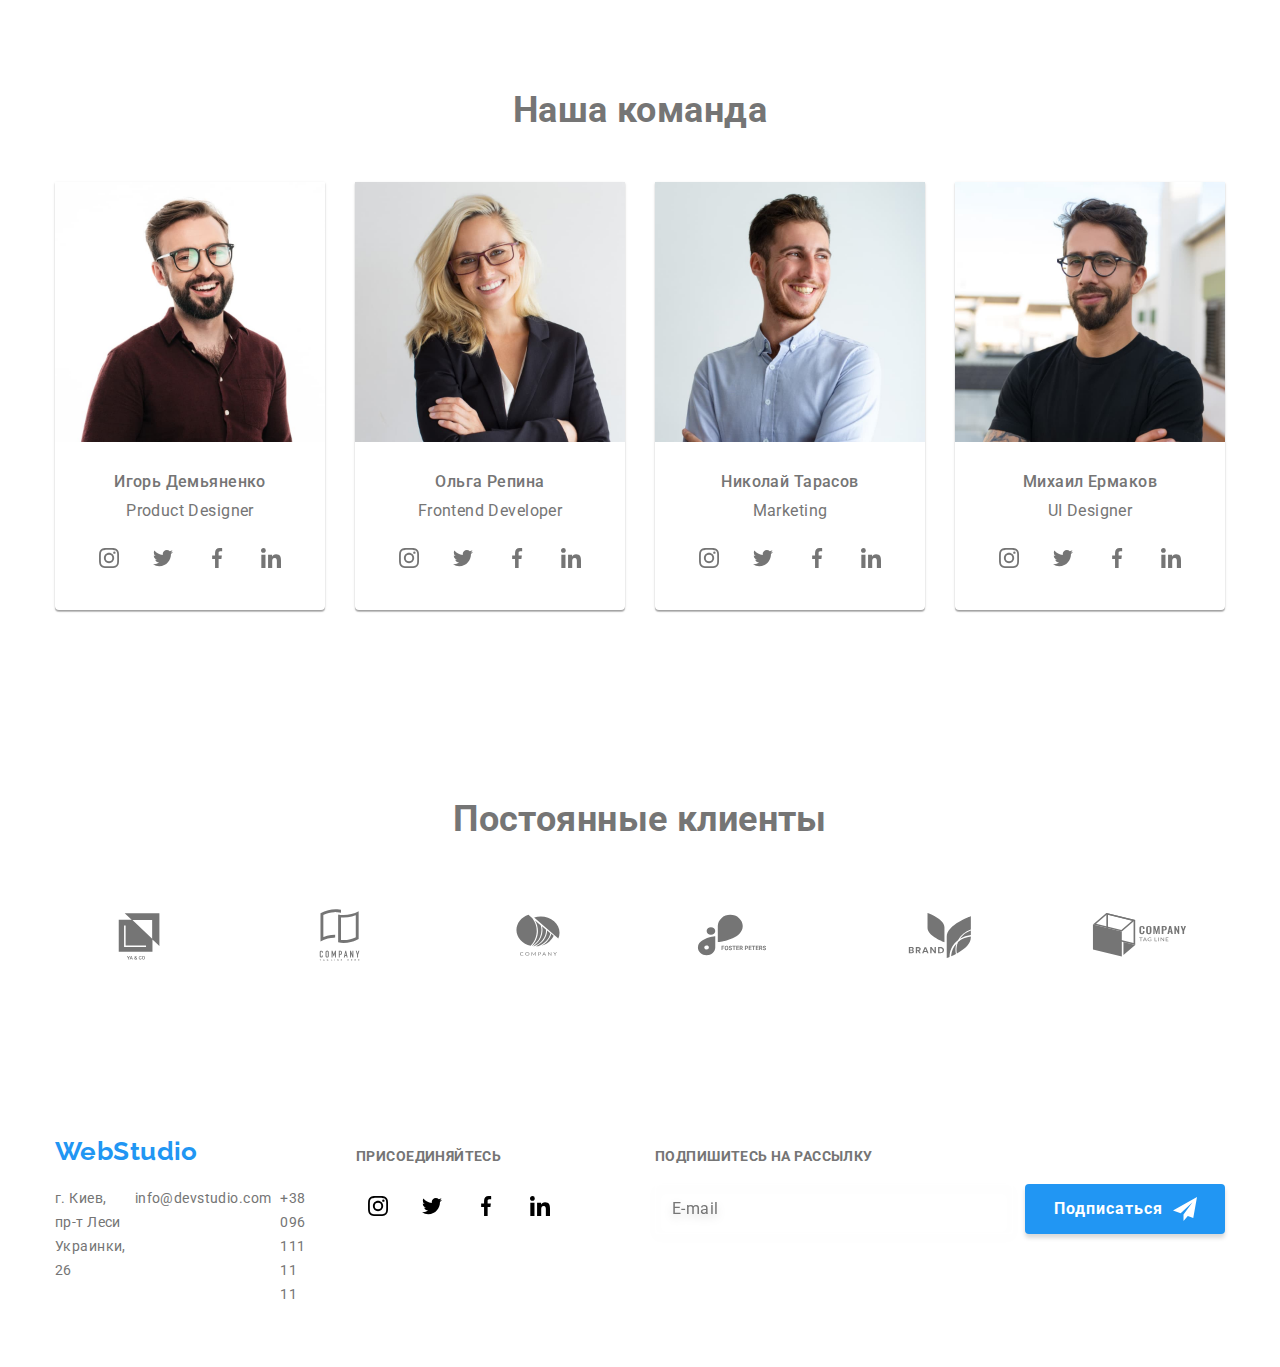
==== commit c2221110: "Промежуточный вариант. Перевёл в scss до блока адреса в футере включительно" ====
--- a/index.html
+++ b/index.html
@@ -13,40 +13,47 @@
       rel="stylesheet"
       href="https://cdnjs.cloudflare.com/ajax/libs/modern-normalize/1.1.0/modern-normalize.min.css"
     />
+    <link rel="stylesheet" href="./css/main.min.css" />
     <link rel="stylesheet" href="./css/styles.css" />
   </head>
 
   <body>
-    <header class="page-header">
-      <div class="container">
-        <nav>
-          <a class="logo link" href="./index.html"
-            >Web<span class="accent">Studio</span></a
+    <header class=".header">
+      <div class="container .header__container">
+        <nav class=".header-nav">
+          <a class="logo .header__logo link" href="./index.html"
+            >Web<span class=".header__logo--accent">Studio</span></a
           >
-          <ul class="site-nav list">
-            <li class="item">
-              <a class="link current" href="./index.html">Студия</a>
-            </li>
-            <li class="item">
-              <a class="link" href="./portfolio.html">Портфолио</a>
-            </li>
-            <li class="item">
-              <a class="link" href="">Контакты</a>
+          <ul class="main-nav list">
+            <li>
+              <a
+                class="main-nav__link main-nav__link--current link"
+                href="./index.html"
+                >Студия</a
+              >
+            </li>
+            <li>
+              <a class="main-nav__link link" href="./portfolio.html"
+                >Портфолио</a
+              >
+            </li>
+            <li>
+              <a class="main-nav__link link" href="">Контакты</a>
             </li>
           </ul>
         </nav>
         <ul class="auth-nav list">
-          <li class="item">
-            <a class="link" href="mailto:info@devstudio.com">
-              <svg class="icon-envelope" width="16" height="12">
+          <li>
+            <a class="auth-nav__link link" href="mailto:info@devstudio.com">
+              <svg class="auth-nav__icon-envelope" width="16" height="12">
                 <use href="./images/sprite.svg#icon-envelope"></use>
               </svg>
               info@devstudio.com
             </a>
           </li>
-          <li class="item">
-            <a class="link" href="tel:+380961111111">
-              <svg class="icon-smartphone" width="10" height="16">
+          <li>
+            <a class="auth-nav__link link" href="tel:+380961111111">
+              <svg class="auth-nav__icon-smartphone" width="10" height="16">
                 <use href="./images/sprite.svg#icon-smartphone"></use>
               </svg>
               +38 096 111 11 11
@@ -367,30 +374,32 @@
       </section>
     </main>
 
-    <footer class="page-footer">
-      <div class="container">
-        <div class="footer-adress-container">
-          <a class="logo link" href="./index.html"
-            >Web<span class="accent">Studio</span></a
+    <footer class="footer">
+      <div class="container footer__container">
+        <div class="footer__adress-container">
+          <a class="footer__logo logo link" href="./index.html"
+            >Web<span class="footer__logo--accent">Studio</span></a
           >
           <address>
-            <ul class="list address-links">
-              <li class="item">
+            <ul class="list address">
+              <li>
                 <a
-                  class="link googlmaps"
+                  class="link address__googlmaps"
                   href="https://goo.gl/maps/piqngm7oDQpEDh6u6"
                   target="_blank"
                   rel="noopener nofollow noreferrer"
                   >г. Киев, пр-т Леси Украинки, 26</a
                 >
               </li>
-              <li class="item">
-                <a class="link contacts" href="mailto:info@devstudio.com"
+              <li>
+                <a
+                  class="link address__contacts"
+                  href="mailto:info@devstudio.com"
                   >info@devstudio.com</a
                 >
               </li>
-              <li class="item">
-                <a class="link contacts" href="tel:+380961111111"
+              <li>
+                <a class="link address__contacts" href="tel:+380961111111"
                   >+38 096 111 11 11</a
                 >
               </li>
@@ -443,7 +452,7 @@
 
           <button class="footer-subscribe-button" type="submit">
             Подписаться
-            <svg class="icon" width="24" height="24">
+            <svg class="footer-subscribe-button__icon" width="24" height="24">
               <use href="./images/sprite.svg#icon-send"></use>
             </svg>
           </button>
@@ -452,8 +461,8 @@
     </footer>
     <div class="hero-backdrop is-hidden" data-modal>
       <div class="hero-modal">
-        <button class="hero-data-close-modal" data-modal-close>
-          <svg class="hero-data-close-modal-icon" width="18" height="18">
+        <button class="hero-data-close-modal-button" data-modal-close>
+          <svg class="hero-data-close-modal__icon" width="18" height="18">
             <use href="./images/sprite.svg#icon-close"></use>
           </svg>
         </button>
--- a/css/main.min.css
+++ b/css/main.min.css
@@ -0,0 +1 @@
+.visually-hidden{position:absolute;width:1px;height:1px;margin:-1px;border:0;padding:0;white-space:nowrap;-webkit-clip-path:inset(100%);clip-path:inset(100%);clip:rect(0 0 0 0);overflow:hidden}body{background-color:#fff;color:#757575;font-family:"Roboto",sans-serif;font-size:14px;line-height:1.71;letter-spacing:.03em}html{-webkit-box-sizing:border-box;box-sizing:border-box}h1,h2,h3,h4,h5,h6,p{margin-top:0px}p{margin-bottom:0px}.list{padding:0px;margin:0px;list-style:none}.link{text-decoration:none;color:inherit}img{display:block;max-width:100%;height:auto}address{font-style:normal}button{font:inherit;border:none;cursor:pointer}.section{padding-top:94px;padding-bottom:94px}.container{width:1200px;padding:0px 15px;margin-left:auto;margin-right:auto}.footer-subscribe-button{position:absolute;bottom:0;right:0;padding-top:10px;padding-bottom:10px;padding-left:29px;padding-right:62px;min-width:200px;min-height:50px;font-weight:700;font-size:16px;line-height:1.875;letter-spacing:.06em;color:#fff;background:#2196f3;-webkit-box-shadow:0px 4px 4px rgba(0,0,0,.15);box-shadow:0px 4px 4px rgba(0,0,0,.15);border-radius:4px}.footer-subscribe-button__icon{position:absolute;top:13px;right:28px}.hero-button{display:block;border-radius:4px;padding:10px 32px;margin:0px auto 0px;min-width:200px;background:#2196f3;color:#fff;font-weight:700;font-size:16px;line-height:1.88;letter-spacing:.06em;-webkit-box-shadow:0px 4px 4px rgba(0,0,0,.15);box-shadow:0px 4px 4px rgba(0,0,0,.15)}.hero-data-close-modal-button{position:absolute;top:8px;right:8px;display:-webkit-box;display:-ms-flexbox;display:flex;-webkit-box-pack:center;-ms-flex-pack:center;justify-content:center;-webkit-box-align:center;-ms-flex-align:center;align-items:center;width:30px;height:30px;background-color:#fff;border:1px solid rgba(0,0,0,.1);border-radius:50%;-webkit-transition-property:color;transition-property:color;-webkit-transition-duration:250ms;transition-duration:250ms;-webkit-transition-timing-function:cubic-bezier(0.4, 0, 0.2, 1);transition-timing-function:cubic-bezier(0.4, 0, 0.2, 1)}.hero-data-close-modal-button__icon{fill:currentColor}.hero-data-close-modal-button:hover,.hero-data-close-modal-button :focus{color:#2196f3}.logo{color:#2196f3;font-family:"Raleway",sans-serif;font-weight:700;font-size:26px;line-height:1.2}.main-nav{display:-webkit-box;display:-ms-flexbox;display:flex;gap:50px}.main-nav__link{padding-top:32px;padding-bottom:32px;color:#212121;font-weight:500;line-height:1.14;letter-spacing:.02em;-webkit-transition-property:color;transition-property:color;-webkit-transition-duration:250ms;transition-duration:250ms;-webkit-transition-timing-function:cubic-bezier(0.4, 0, 0.2, 1);transition-timing-function:cubic-bezier(0.4, 0, 0.2, 1)}.main-nav__link:hover{color:#2196f3}.main-nav__link:focus{color:#2196f3}.main-nav__link--current{position:relative;color:#2196f3}.main-nav__link--current::after{content:"";position:absolute;display:block;width:100%;height:4px;bottom:-1px;border-radius:2px;background-color:#2196f3;-webkit-transform:translateY(1px);transform:translateY(1px)}.auth-nav{display:-webkit-box;display:-ms-flexbox;display:flex;gap:50px}.auth-nav__link{display:-webkit-box;display:-ms-flexbox;display:flex;gap:10px;-webkit-box-align:center;-ms-flex-align:center;align-items:center;color:#757575}.auth-nav__icon-envelope,.auth-nav__icon-smartphone{fill:currentColor}.address{display:-webkit-box;display:-ms-flexbox;display:flex;gap:9px}.address__googlmaps{color:var(--footer-logo-accent-color);font-style:normal;-webkit-transition-property:color;transition-property:color;-webkit-transition-duration:var(--transition-duration);transition-duration:var(--transition-duration);-webkit-transition-timing-function:var(--transition-timing-function);transition-timing-function:var(--transition-timing-function)}.address__contacts{color:var(--address-links-color);font-style:normal;-webkit-transition-property:color;transition-property:color;-webkit-transition-duration:var(--transition-duration);transition-duration:var(--transition-duration);-webkit-transition-timing-function:var(--transition-timing-function);transition-timing-function:var(--transition-timing-function)}.address__contacts:hover{color:var(--accent-blue-color)}.address__contacts:hover,.address__contacts:focus{color:var(--accent-blue-color)}.header{width:100%;background-color:#fff;border-bottom:1px solid #ececec}.header__container{display:-webkit-box;display:-ms-flexbox;display:flex;-webkit-box-align:center;-ms-flex-align:center;align-items:center;-webkit-box-pack:justify;-ms-flex-pack:justify;justify-content:space-between}.header-nav{display:-webkit-box;display:-ms-flexbox;display:flex;-webkit-box-align:center;-ms-flex-align:center;align-items:center}.header__logo{margin-right:93px;padding-top:24px;padding-bottom:25px}.header__logo--accent{color:#000}.header{width:100%;background-color:#fff;border-bottom:1px solid #ececec}.header__container{display:-webkit-box;display:-ms-flexbox;display:flex;-webkit-box-align:center;-ms-flex-align:center;align-items:center;-webkit-box-pack:justify;-ms-flex-pack:justify;justify-content:space-between}.header-nav{display:-webkit-box;display:-ms-flexbox;display:flex;-webkit-box-align:center;-ms-flex-align:center;align-items:center}.header__logo{margin-right:93px;padding-top:24px;padding-bottom:25px}.header__logo--accent{color:#000}/*# sourceMappingURL=main.min.css.map */--- a/css/styles.css
+++ b/css/styles.css
@@ -1,4 +1,5 @@
-:root {
+/* @import "./utils/variables"; */
+/* :root {
   --animation-works-overlay: transform 250ms cubic-bezier(0.4, 0, 0.2, 1),
     opacity 250ms cubic-bezier(0.4, 0, 0.2, 1);
   --transition-duration: 250ms;
@@ -26,9 +27,11 @@
   --backdrop-bg-color: rgba(0, 0, 0, 0.2);
   --works-overlay-bg-color: rgba(33, 150, 243, 0.9);
   --placeholder-color: rgba(117, 117, 117, 0.5);
-}
-
-html {
+} */
+/* @import "./utils/variables"; */
+
+/* @import "./base/reset"; */
+/* html {
   box-sizing: border-box;
 }
 
@@ -66,9 +69,18 @@
 
 address {
   font-style: normal;
-}
-
-body {
+} 
+
+button {
+  font: inherit;
+  border: none;
+
+  cursor: pointer;
+}*/
+/* @import "./base/reset"; */
+
+/* @import "./base/common"; */
+/* body {
   background-color: var(--primary-bg-color);
   color: var(--primary-text-color);
 
@@ -76,21 +88,11 @@
   font-size: 14px;
   line-height: 1.71;
   letter-spacing: 0.03em;
-}
-
-.section {
-  padding-top: 94px;
-  padding-bottom: 94px;
-}
-
-button {
-  font: inherit;
-  border: none;
-
-  cursor: pointer;
-}
-
-.visually-hidden {
+} */
+/* @import "./base/common"; */
+
+/* @import "./utils/visually-hidden"; */
+/* .visually-hidden {
   position: absolute;
   width: 1px;
   height: 1px;
@@ -101,60 +103,72 @@
   clip-path: inset(100%);
   clip: rect(0 0 0 0);
   overflow: hidden;
-}
-
-.container {
+} */
+/* @import "./utils/visually-hidden"; */
+
+/* @import "./components/section"; */
+/* .section {
+  padding-top: 94px;
+  padding-bottom: 94px;
+}
+/* @import "./components/section"; */
+
+/* @import "./components/container"; */
+/* .container {
   width: 1200px;
   padding: 0px 15px;
   margin-left: auto;
   margin-right: auto;
-}
-
-.page-header {
-  width: 100%;
-  background-color: var(--primary-bg-color);
-  border-bottom: 1px solid var(--header-border-color);
-}
-
-.page-header .container {
-  display: flex;
-  align-items: center;
-  justify-content: space-between;
-}
-
-.page-header nav {
-  display: flex;
-  align-items: center;
-}
-
-.logo {
+} */
+/* @import "./components/container"; */
+
+/* @import "./components/logo"; */
+/* .logo {
   color: var(--accent-blue-color);
   font-family: "Raleway", sans-serif;
   font-weight: 700;
   font-size: 26px;
   line-height: 1.2;
-}
-
-.page-header .logo {
+} */
+/* @import "./components/logo"; */
+
+/* @import "./layouts/header"; */
+/* .header {
+  width: 100%;
+  background-color: var(--primary-bg-color);
+  border-bottom: 1px solid var(--header-border-color);
+}
+
+.header__container {
+  display: flex;
+  align-items: center;
+  justify-content: space-between;
+}
+
+.header-nav {
+  display: flex;
+  align-items: center;
+}
+
+.header__logo {
   margin-right: 93px;
   padding-top: 24px;
   padding-bottom: 25px;
 }
 
-.page-header .logo .accent {
+.header__logo--accent {
   color: var(--accent-black-color);
-}
-
-.page-header .site-nav {
-  display: flex;
-}
-
-.site-nav .item + .item {
-  margin-left: 50px;
-}
-
-.site-nav .link,
-.auth-nav .link {
+} */
+/* @import "./layouts/header"; */
+
+/* @import "./components/main-nav"; */
+/* .main-nav {
+  display: flex;
+  gap: 50px;
+}
+
+.main-nav__link,
+.auth-nav__link {
   padding-top: 32px;
   padding-bottom: 32px;
 
@@ -168,20 +182,20 @@
   transition-timing-function: var(--transition-timing-function);
 }
 
-.site-nav .link:hover,
-.site-nav .link:focus,
+.main-nav .link:hover,
+.main-nav .link:focus,
 .auth-nav .link:hover,
 .auth-nav .link:focus {
   color: var(--accent-blue-color);
 }
 
-.site-nav .link.current {
+.main-nav .link.current {
   position: relative;
 
   color: var(--accent-blue-color);
 }
 
-.site-nav .link.current::after {
+.main-nav .link.current::after {
   content: "";
 
   position: absolute;
@@ -195,53 +209,69 @@
   background-color: var(--accent-blue-color);
 
   transform: translateY(1px);
-}
-.auth-nav {
-  display: flex;
-}
-
-.auth-nav .item + .item {
-  margin-left: 50px;
-}
-
-.auth-nav .link {
+} */
+/* @import "./components/main-nav"; */
+
+/* @import "./components/auth-nav"; */
+/* .auth-nav {
+  display: flex;
+  gap: 50px;
+}
+
+.auth-nav__link {
   display: flex;
   gap: 10px;
   align-items: center;
   color: var(--primary-text-color);
 }
 
-.auth-nav .icon-envelope,
-.auth-nav .icon-smartphone {
+.auth-nav__icon-envelope,
+.auth-nav__icon-smartphone {
   fill: currentColor;
-}
-
-.page-footer {
+} */
+/* @import "./components/auth-nav"; */
+
+.footer {
   padding: 60px 0px;
 
   background-color: var(--footer-bg-color);
 }
 
-.page-footer .container {
+.footer__container {
   position: relative;
   display: flex;
 }
 
-.footer-adress-container {
+.footer__adress-container {
   width: 231px;
   margin-right: 70px;
 }
 
-.page-footer .logo {
+.footer__logo {
   display: inline-block;
   margin-bottom: 20px;
 }
 
-.page-footer .logo .accent {
+.footer__logo--accent {
   color: var(--footer-logo-accent-color);
 }
 
-.address-links .link {
+/* @import "./components/address"; */
+/* .address {
+  display: flex;
+  gap: 9px;
+}
+
+.address__googlmaps {
+  color: var(--footer-logo-accent-color);
+  font-style: normal;
+
+  transition-property: color;
+  transition-duration: var(--transition-duration);
+  transition-timing-function: var(--transition-timing-function);
+}
+
+.address__contacts {
   color: var(--address-links-color);
   font-style: normal;
 
@@ -250,18 +280,11 @@
   transition-timing-function: var(--transition-timing-function);
 }
 
-.link.contacts:hover,
-.link.contacts:focus {
+.address__contacts:hover,
+.address__contacts:focus {
   color: var(--accent-blue-color);
-}
-
-.address-links .item + .item {
-  margin-top: 9px;
-}
-
-.link.googlmaps {
-  color: var(--footer-logo-accent-color);
-}
+} */
+/* @import "./components/address"; */
 
 .footer-join-container .title {
   margin-top: 12px;
@@ -341,7 +364,8 @@
   border-radius: 4px;
 }
 
-.footer-subscribe-button {
+/* @import "./components/buttons"; */
+/* .footer-subscribe-button {
   position: absolute;
   bottom: 0;
   right: 0;
@@ -368,7 +392,8 @@
   position: absolute;
   top: 13px;
   right: 28px;
-}
+} */
+/* @import "./components/buttons"; */
 
 .hero {
   max-width: 1600px;
@@ -401,7 +426,8 @@
   text-transform: uppercase;
 }
 
-.hero-button {
+/* @import "./components/buttons"; */
+/* .hero-button {
   display: block;
   border-radius: 4px;
   padding: 10px 32px;
@@ -416,7 +442,8 @@
   letter-spacing: 0.06em;
 
   box-shadow: 0px 4px 4px rgba(0, 0, 0, 0.15);
-}
+} */
+/* @import "./components/buttons"; */
 
 .hero-backdrop {
   z-index: 11;
@@ -463,7 +490,8 @@
   transform: translate(-50%, -50%) scale(0.4) rotate(360deg);
 }
 
-.hero-data-close-modal {
+/* @import "./components/buttons"; */
+/* .hero-data-close-modal-button {
   position: absolute;
   top: 8px;
   right: 8px;
@@ -483,14 +511,15 @@
   transition-timing-function: var(--transition-timing-function);
 }
 
-.hero-data-close-modal:hover,
-.hero-data-close-modal:focus {
+.hero-data-close-modal-button:hover,
+.hero-data-close-modal-button:focus {
   color: var(--accent-blue-color);
 }
 
-.hero-data-close-modal-icon {
+.hero-data-close-modal__icon {
   fill: currentColor;
-}
+} */
+/* @import "./components/buttons"; */
 
 .modal-form {
   width: 100%;
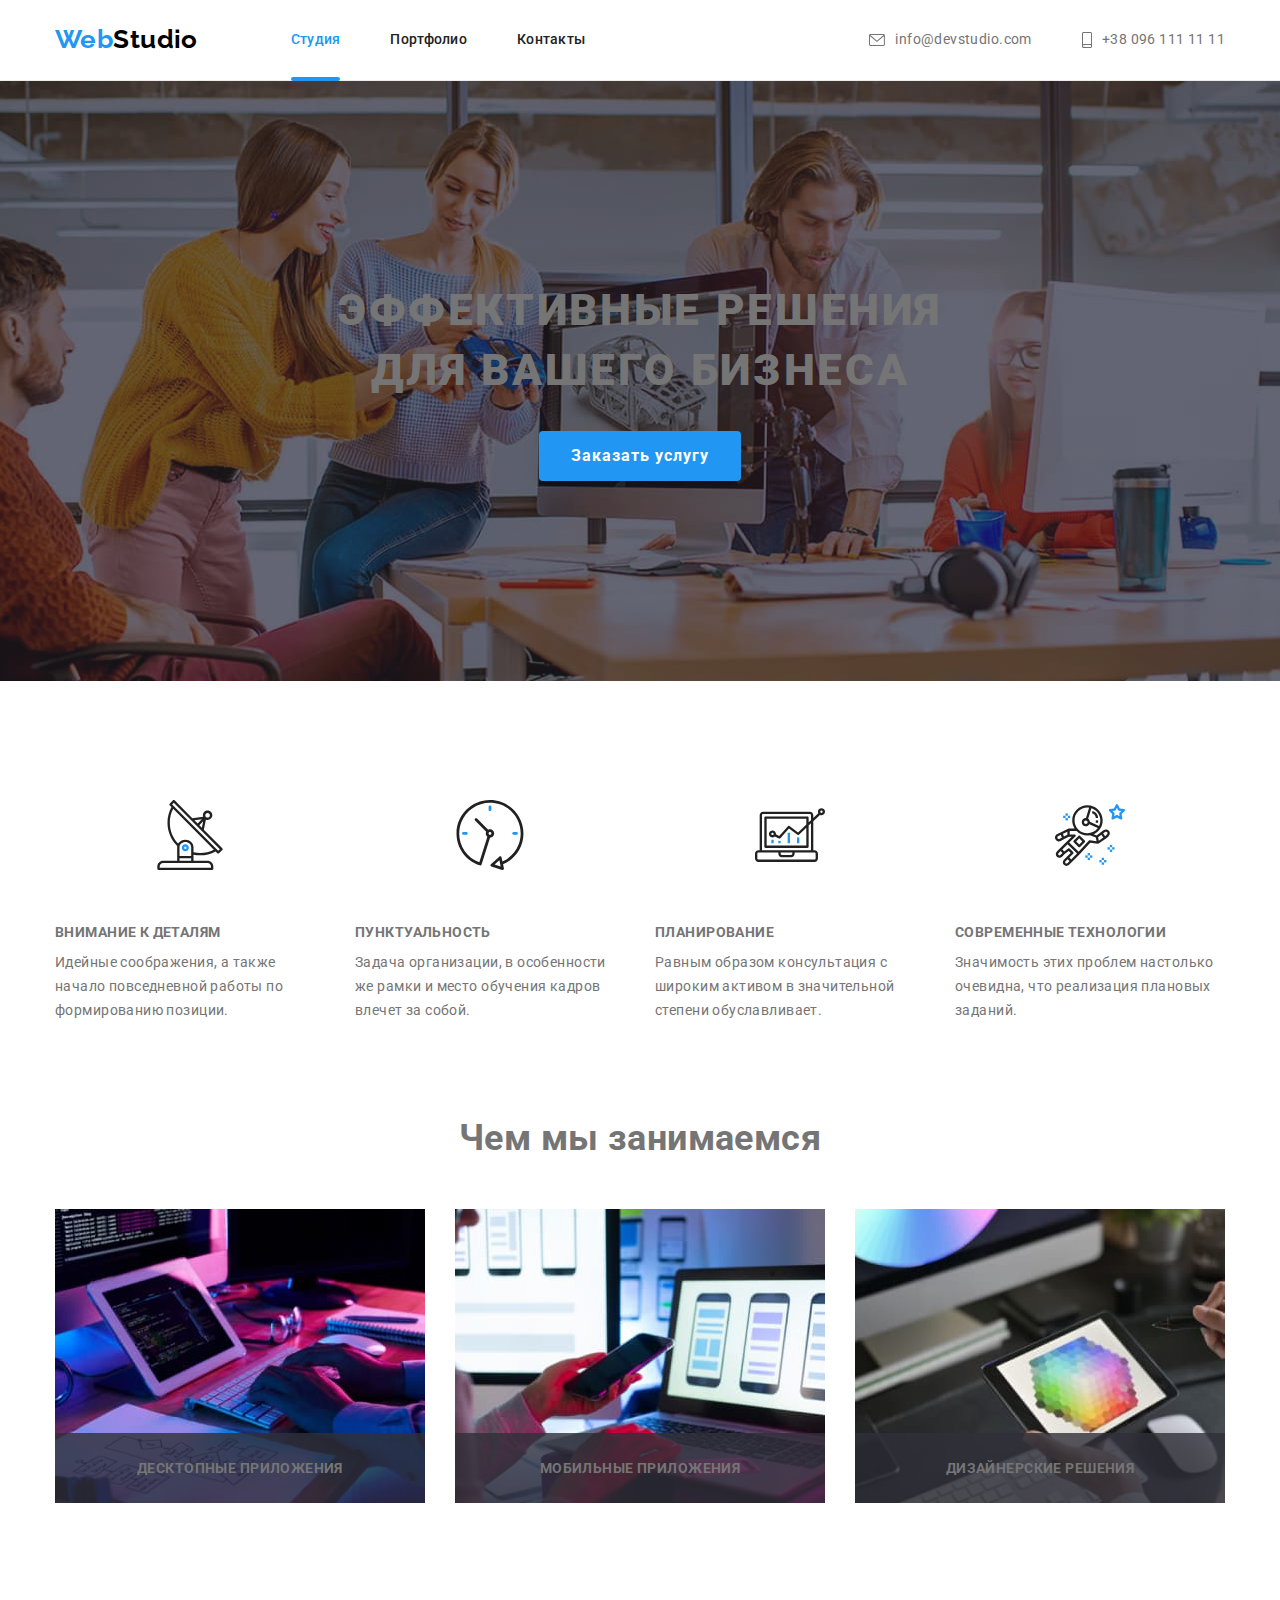
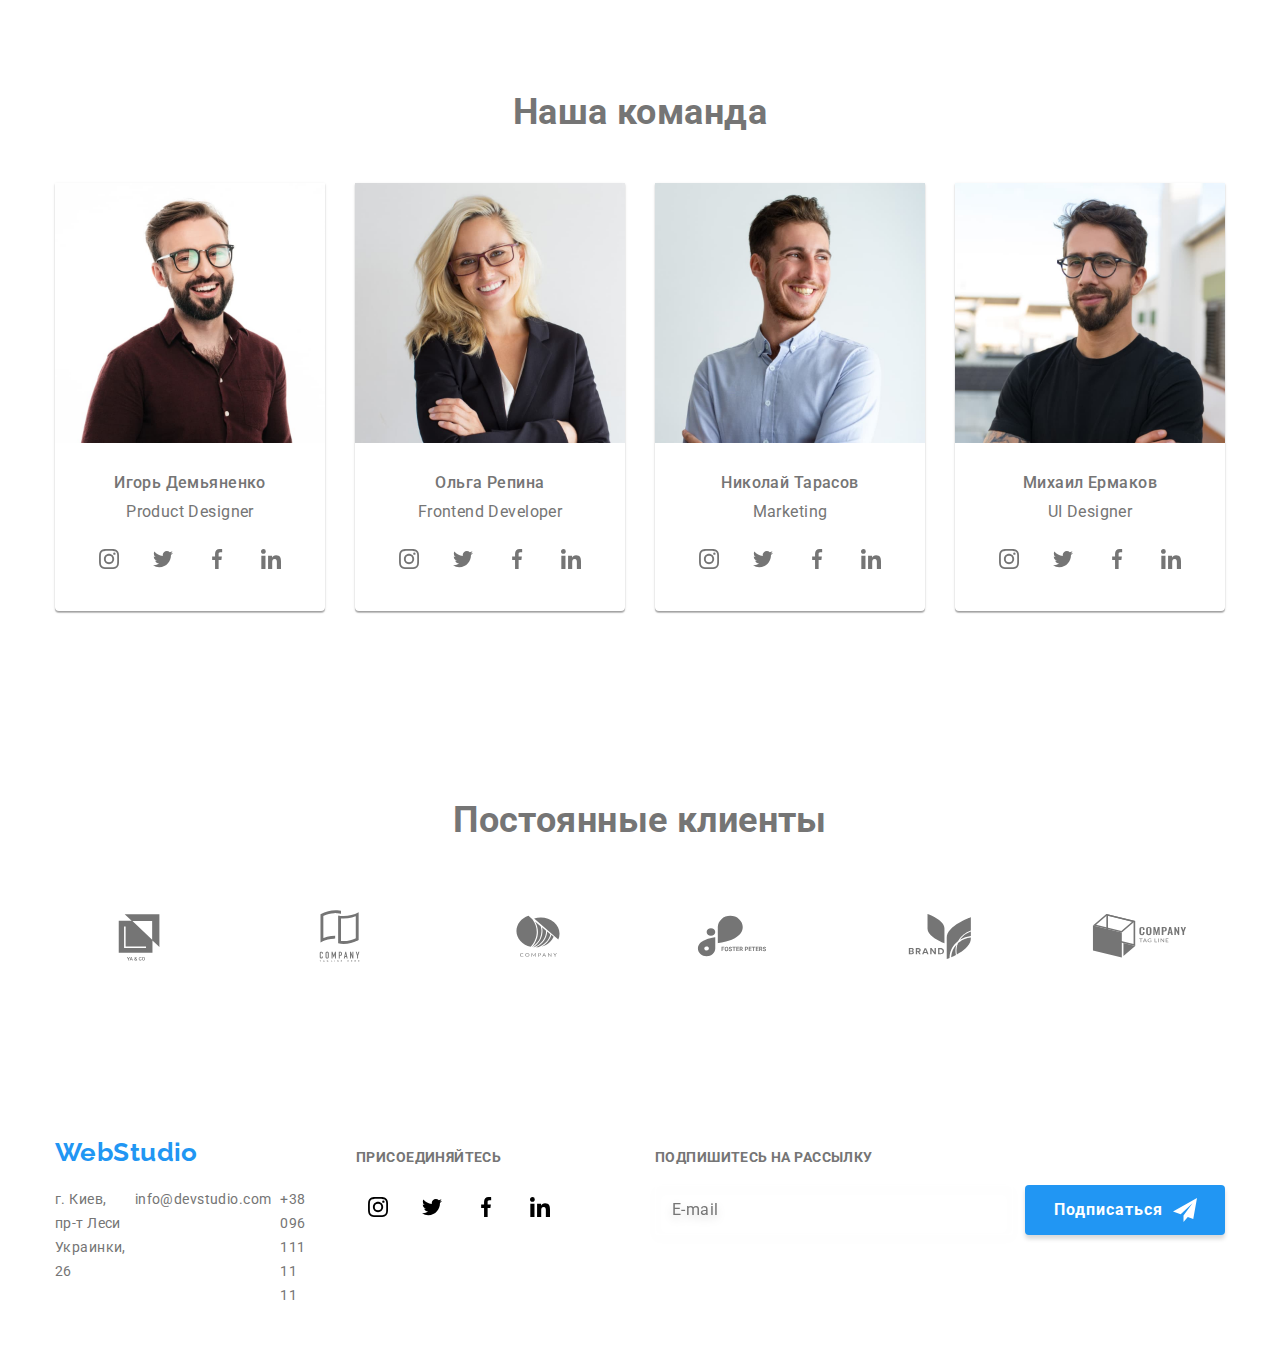
==== commit 8497af76: "пофиксил название класа хедера" ====
--- a/index.html
+++ b/index.html
@@ -18,11 +18,11 @@
   </head>
 
   <body>
-    <header class=".header">
-      <div class="container .header__container">
-        <nav class=".header-nav">
-          <a class="logo .header__logo link" href="./index.html"
-            >Web<span class=".header__logo--accent">Studio</span></a
+    <header class="header">
+      <div class="container header__container">
+        <nav class="header-nav">
+          <a class="logo header__logo link" href="./index.html"
+            >Web<span class="header__logo--accent">Studio</span></a
           >
           <ul class="main-nav list">
             <li>
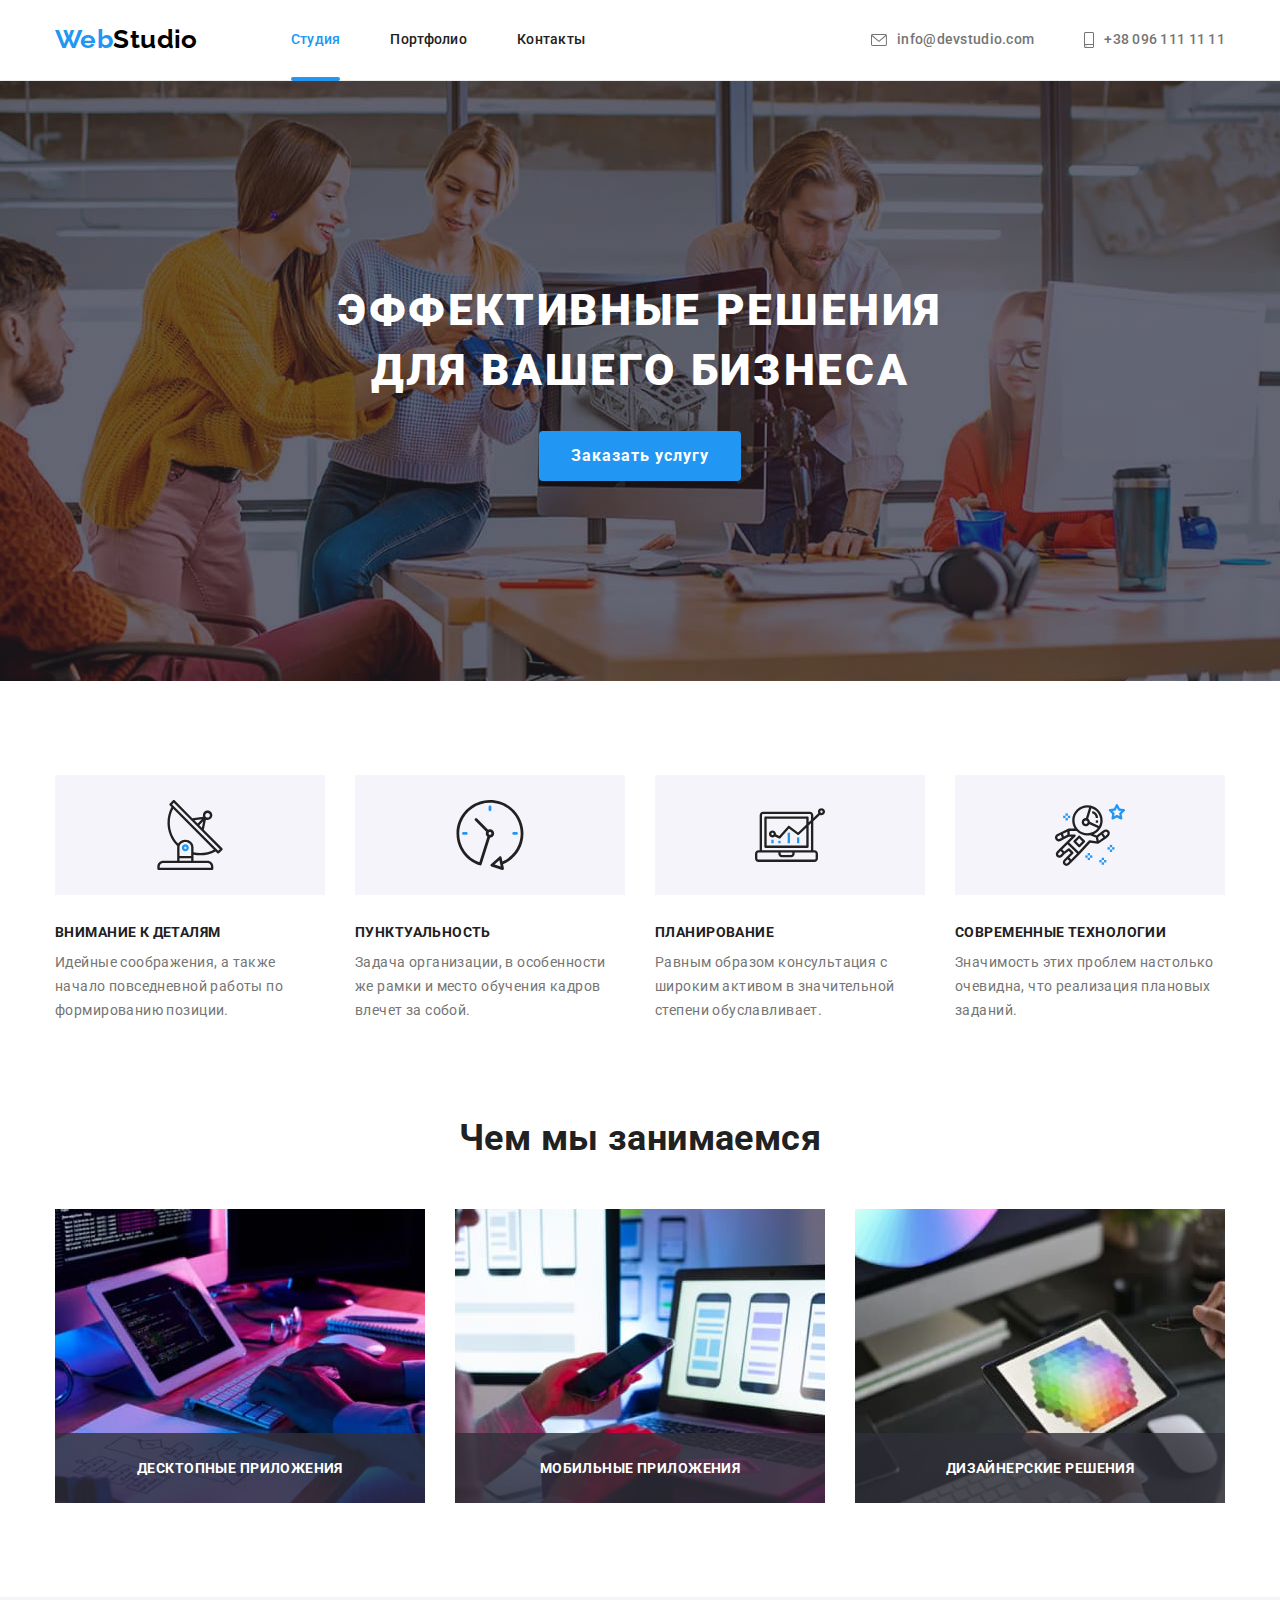
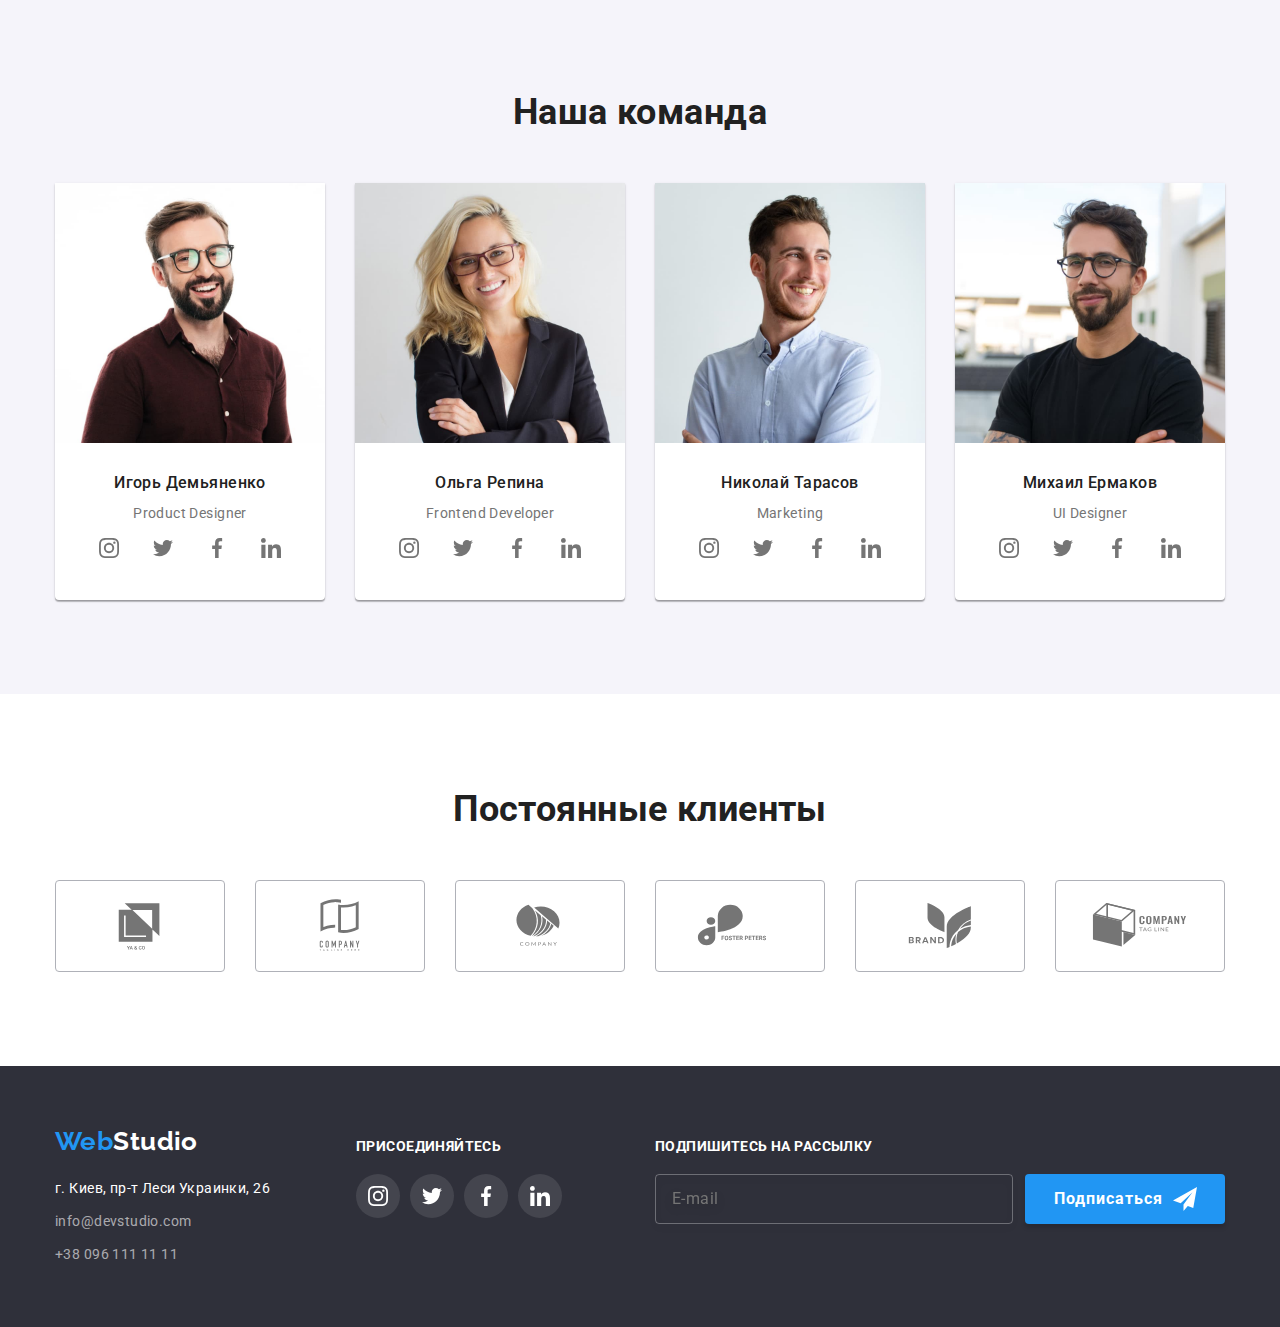
==== commit 587a02c4: "Переписав увесь код з CSS в SCSS із застосуванням БЕМ" ====
--- a/index.html
+++ b/index.html
@@ -14,7 +14,6 @@
       href="https://cdnjs.cloudflare.com/ajax/libs/modern-normalize/1.1.0/modern-normalize.min.css"
     />
     <link rel="stylesheet" href="./css/main.min.css" />
-    <link rel="stylesheet" href="./css/styles.css" />
   </head>
 
   <body>
@@ -65,57 +64,57 @@
 
     <main>
       <section class="hero">
-        <h1 class="hero-title">Эффективные решения для вашего бизнеса</h1>
+        <h1 class="hero__title">Эффективные решения для вашего бизнеса</h1>
         <button class="hero-button" type="button" data-modal-open>
           Заказать услугу
         </button>
       </section>
       <section class="section">
-        <h2 class="section-title visually-hidden">Наши преимущества</h2>
+        <h2 class="section__title visually-hidden">Наши преимущества</h2>
         <ul class="advantages list container">
-          <li class="item">
-            <div class="icon-container">
+          <li class="advantages__item">
+            <div class="advantages__icon-container">
               <svg width="70" height="70">
                 <use href="./images/sprite.svg#icon-antenna"></use>
               </svg>
             </div>
-            <h3 class="title">Внимание к деталям</h3>
+            <h3 class="advantages__title">Внимание к деталям</h3>
             <p>
               Идейные соображения, а также начало повседневной работы по
               формированию позиции.
             </p>
           </li>
-          <li class="item">
-            <div class="icon-container">
+          <li class="advantages__item">
+            <div class="advantages__icon-container">
               <svg width="70" height="70">
                 <use href="./images/sprite.svg#icon-clock"></use>
               </svg>
             </div>
-            <h3 class="title">Пунктуальность</h3>
+            <h3 class="advantages__title">Пунктуальность</h3>
             <p>
               Задача организации, в особенности же рамки и место обучения кадров
               влечет за собой.
             </p>
           </li>
-          <li class="item">
-            <div class="icon-container">
+          <li class="advantages__item">
+            <div class="advantages__icon-container">
               <svg width="70" height="70">
                 <use href="./images/sprite.svg#icon-diagram"></use>
               </svg>
             </div>
-            <h3 class="title">Планирование</h3>
+            <h3 class="advantages__title">Планирование</h3>
             <p>
               Равным образом консультация с широким активом в значительной
               степени обуславливает.
             </p>
           </li>
-          <li class="item">
-            <div class="icon-container">
+          <li class="advantages__item">
+            <div class="advantages__icon-container">
               <svg width="70" height="70">
                 <use href="./images/sprite.svg#icon-astronaut"></use>
               </svg>
             </div>
-            <h3 class="title">Современные технологии</h3>
+            <h3 class="advantages__title">Современные технологии</h3>
             <p>
               Значимость этих проблем настолько очевидна, что реализация
               плановых заданий.
@@ -125,36 +124,36 @@
       </section>
       <section class="section specialization">
         <div class="container">
-          <h2 class="section-title">Чем мы занимаемся</h2>
-          <ul class="list">
-            <li class="item">
-              <div class="thumb">
+          <h2 class="section__title">Чем мы занимаемся</h2>
+          <ul class="specialization__list list">
+            <li>
+              <div class="specialization__thumb">
                 <img
                   src="./images/img1.1.jpg"
                   alt="изображение программиста, работающего за своим столом в офисе, крупным планом"
                   width="370"
                 />
-                <h3 class="title">Десктопные приложения</h3>
+                <h3 class="specialization__title">Десктопные приложения</h3>
               </div>
             </li>
-            <li class="item">
-              <div class="thumb">
+            <li>
+              <div class="specialization__thumb">
                 <img
                   src="./images/img1.2.jpg"
                   alt="веб-дизайнер со смартфоном в руке разрабатывает интерфейс мобильного приложения за своим ноутбуком, крупным планом"
                   width="370"
                 />
-                <h3 class="title">Мобильные приложения</h3>
+                <h3 class="specialization__title">Мобильные приложения</h3>
               </div>
             </li>
-            <li class="item">
-              <div class="thumb">
+            <li>
+              <div class="specialization__thumb">
                 <img
                   src="./images/img1.3.jpg"
                   alt="креативный веб-дизайнер выбирает цветовую гамму из палитры цветов на своём планшете, крупным планом"
                   width="370"
                 />
-                <h3 class="title">Дизайнерские решения</h3>
+                <h3 class="specialization__title">Дизайнерские решения</h3>
               </div>
             </li>
           </ul>
@@ -162,158 +161,290 @@
       </section>
       <section class="section team">
         <div class="container">
-          <h2 class="section-title">Наша команда</h2>
-          <ul class="list">
-            <li class="item">
+          <h2 class="section__title">Наша команда</h2>
+          <ul class="team__list list">
+            <li class="team__item">
               <img
+                class="team__img"
                 src="./images/img2.1.jpg"
                 alt="фотография мужчины, улыбающийся шатен с лёгкой бородой и в очках"
                 width="270"
               />
-              <h3 class="title">Игорь Демьяненко</h3>
+              <h3 class="team__title">Игорь Демьяненко</h3>
               <p class="position" lang="en">Product Designer</p>
               <ul class="social-link list">
                 <li>
-                  <a class="link" href="#" aria-label="instagramm link">
-                    <svg class="icon" width="20" height="20">
+                  <a
+                    class="team__social-link social-link__link link"
+                    href="#"
+                    aria-label="instagramm link"
+                  >
+                    <svg
+                      class="team-social-link__icon social-link__icon"
+                      width="20"
+                      height="20"
+                    >
                       <use href="./images/sprite.svg#icon-instagram"></use>
                     </svg>
                   </a>
                 </li>
                 <li>
-                  <a class="link" href="#" aria-label="twitter-link">
-                    <svg class="icon" width="20" height="20">
+                  <a
+                    class="team__social-link social-link__link link"
+                    href="#"
+                    aria-label="twitter-link"
+                  >
+                    <svg
+                      class="team-social-link__icon social-link__icon"
+                      width="20"
+                      height="20"
+                    >
                       <use href="./images/sprite.svg#icon-twitter"></use>
                     </svg>
                   </a>
                 </li>
                 <li>
-                  <a class="link" href="#" aria-label="facebook link">
-                    <svg class="icon" width="20" height="20">
+                  <a
+                    class="team__social-link social-link__link link"
+                    href="#"
+                    aria-label="facebook link"
+                  >
+                    <svg
+                      class="team-social-link__icon social-link__icon"
+                      width="20"
+                      height="20"
+                    >
                       <use href="./images/sprite.svg#icon-facebook"></use>
                     </svg>
                   </a>
                 </li>
                 <li>
-                  <a class="link" href="#" aria-label="linkedin link">
-                    <svg class="icon" width="20" height="20">
+                  <a
+                    class="team__social-link social-link__link link"
+                    href="#"
+                    aria-label="linkedin link"
+                  >
+                    <svg
+                      class="team-social-link__icon social-link__icon"
+                      width="20"
+                      height="20"
+                    >
                       <use href="./images/sprite.svg#icon-linkedin"></use>
                     </svg>
                   </a>
                 </li>
               </ul>
             </li>
-            <li class="item">
+            <li class="team__item">
               <img
+                class="team__img"
                 src="./images/img2.2.jpg"
                 alt="фотография женщины, улыбающаяся блондинка с длинными волосами и в очках"
                 width="270"
               />
-              <h3 class="title">Ольга Репина</h3>
+              <h3 class="team__title">Ольга Репина</h3>
               <p class="position" lang="en">Frontend Developer</p>
               <ul class="social-link list">
                 <li>
-                  <a class="link" href="#" aria-label="instagramm link">
-                    <svg class="icon" width="20" height="20">
+                  <a
+                    class="team__social-link social-link__link link"
+                    href="#"
+                    aria-label="instagramm link"
+                  >
+                    <svg
+                      class="team-social-link__icon social-link__icon"
+                      width="20"
+                      height="20"
+                    >
                       <use href="./images/sprite.svg#icon-instagram"></use>
                     </svg>
                   </a>
                 </li>
                 <li>
-                  <a class="link" href="#" aria-label="twitter-link">
-                    <svg class="icon" width="20" height="20">
+                  <a
+                    class="team__social-link social-link__link link"
+                    href="#"
+                    aria-label="twitter-link"
+                  >
+                    <svg
+                      class="team-social-link__icon social-link__icon"
+                      width="20"
+                      height="20"
+                    >
                       <use href="./images/sprite.svg#icon-twitter"></use>
                     </svg>
                   </a>
                 </li>
                 <li>
-                  <a class="link" href="#" aria-label="facebook link">
-                    <svg class="icon" width="20" height="20">
+                  <a
+                    class="team__social-link social-link__link link"
+                    href="#"
+                    aria-label="facebook link"
+                  >
+                    <svg
+                      class="team-social-link__icon social-link__icon"
+                      width="20"
+                      height="20"
+                    >
                       <use href="./images/sprite.svg#icon-facebook"></use>
                     </svg>
                   </a>
                 </li>
                 <li>
-                  <a class="link" href="#" aria-label="linkedin link">
-                    <svg class="icon" width="20" height="20">
+                  <a
+                    class="team__social-link social-link__link link"
+                    href="#"
+                    aria-label="linkedin link"
+                  >
+                    <svg
+                      class="team-social-link__icon social-link__icon"
+                      width="20"
+                      height="20"
+                    >
                       <use href="./images/sprite.svg#icon-linkedin"></use>
                     </svg>
                   </a>
                 </li>
               </ul>
             </li>
-            <li class="item">
+            <li class="team__item">
               <img
+                class="team__img"
                 src="./images/img2.3.jpg"
                 alt="фотография мужчины, улыбающийся шатен с бородой-щетиной"
                 width="270"
               />
-              <h3 class="title">Николай Тарасов</h3>
+              <h3 class="team__title">Николай Тарасов</h3>
               <p class="position" lang="en">Marketing</p>
               <ul class="social-link list">
                 <li>
-                  <a class="link" href="#" aria-label="instagramm link">
-                    <svg class="icon" width="20" height="20">
+                  <a
+                    class="team__social-link social-link__link link"
+                    href="#"
+                    aria-label="instagramm link"
+                  >
+                    <svg
+                      class="team-social-link__icon social-link__icon"
+                      width="20"
+                      height="20"
+                    >
                       <use href="./images/sprite.svg#icon-instagram"></use>
                     </svg>
                   </a>
                 </li>
                 <li>
-                  <a class="link" href="#" aria-label="twitter-link">
-                    <svg class="icon" width="20" height="20">
+                  <a
+                    class="team__social-link social-link__link link"
+                    href="#"
+                    aria-label="twitter-link"
+                  >
+                    <svg
+                      class="team-social-link__icon social-link__icon"
+                      width="20"
+                      height="20"
+                    >
                       <use href="./images/sprite.svg#icon-twitter"></use>
                     </svg>
                   </a>
                 </li>
                 <li>
-                  <a class="link" href="#" aria-label="facebook link">
-                    <svg class="icon" width="20" height="20">
+                  <a
+                    class="team__social-link social-link__link link"
+                    href="#"
+                    aria-label="facebook link"
+                  >
+                    <svg
+                      class="team-social-link__icon social-link__icon"
+                      width="20"
+                      height="20"
+                    >
                       <use href="./images/sprite.svg#icon-facebook"></use>
                     </svg>
                   </a>
                 </li>
                 <li>
-                  <a class="link" href="#" aria-label="linkedin link">
-                    <svg class="icon" width="20" height="20">
+                  <a
+                    class="team__social-link social-link__link link"
+                    href="#"
+                    aria-label="linkedin link"
+                  >
+                    <svg
+                      class="team-social-link__icon social-link__icon"
+                      width="20"
+                      height="20"
+                    >
                       <use href="./images/sprite.svg#icon-linkedin"></use>
                     </svg>
                   </a>
                 </li>
               </ul>
             </li>
-            <li class="item">
+            <li class="team__item">
               <img
+                class="team__img"
                 src="./images/img2.4.jpg"
                 alt="фотография мужчины, улыбающийся брюнет с лёгкой бородой и в очках"
                 width="270"
               />
-              <h3 class="title">Михаил Ермаков</h3>
+              <h3 class="team__title">Михаил Ермаков</h3>
               <p class="position" lang="en">UI Designer</p>
               <ul class="social-link list">
                 <li>
-                  <a class="link" href="#" aria-label="instagramm link">
-                    <svg class="icon" width="20" height="20">
+                  <a
+                    class="team__social-link social-link__link link"
+                    href="#"
+                    aria-label="instagramm link"
+                  >
+                    <svg
+                      class="team-social-link__icon social-link__icon"
+                      width="20"
+                      height="20"
+                    >
                       <use href="./images/sprite.svg#icon-instagram"></use>
                     </svg>
                   </a>
                 </li>
                 <li>
-                  <a class="link" href="#" aria-label="twitter-link">
-                    <svg class="icon" width="20" height="20">
+                  <a
+                    class="team__social-link social-link__link link"
+                    href="#"
+                    aria-label="twitter-link"
+                  >
+                    <svg
+                      class="team-social-link__icon social-link__icon"
+                      width="20"
+                      height="20"
+                    >
                       <use href="./images/sprite.svg#icon-twitter"></use>
                     </svg>
                   </a>
                 </li>
                 <li>
-                  <a class="link" href="#" aria-label="facebook link">
-                    <svg class="icon" width="20" height="20">
+                  <a
+                    class="team__social-link social-link__link link"
+                    href="#"
+                    aria-label="facebook link"
+                  >
+                    <svg
+                      class="team-social-link__icon social-link__icon"
+                      width="20"
+                      height="20"
+                    >
                       <use href="./images/sprite.svg#icon-facebook"></use>
                     </svg>
                   </a>
                 </li>
                 <li>
-                  <a class="link" href="#" aria-label="linkedin link">
-                    <svg class="icon" width="20" height="20">
+                  <a
+                    class="team__social-link social-link__link link"
+                    href="#"
+                    aria-label="linkedin link"
+                  >
+                    <svg
+                      class="team-social-link__icon social-link__icon"
+                      width="20"
+                      height="20"
+                    >
                       <use href="./images/sprite.svg#icon-linkedin"></use>
                     </svg>
                   </a>
@@ -325,46 +456,58 @@
       </section>
       <section class="section">
         <div class="container">
-          <h2 class="section-title">Постоянные клиенты</h2>
+          <h2 class="section__title">Постоянные клиенты</h2>
           <ul class="clients list">
-            <li class="item">
-              <a class="link" href="" aria-label="ya and co link">
-                <svg class="icon" width="106" height="60">
+            <li>
+              <a class="clients__link link" href="" aria-label="ya and co link">
+                <svg class="clients__icon" width="106" height="60">
                   <use href="./images/sprite.svg#icon-logo-client1"></use>
                 </svg>
               </a>
             </li>
-            <li class="item">
-              <a class="link" href="" aria-label="company tagline here link">
-                <svg class="icon" width="106" height="60">
+            <li>
+              <a
+                class="clients__link link"
+                href=""
+                aria-label="company tagline here link"
+              >
+                <svg class="clients__icon" width="106" height="60">
                   <use href="./images/sprite.svg#icon-logo-client2"></use>
                 </svg>
               </a>
             </li>
-            <li class="item">
-              <a class="link" href="" aria-label="company link">
-                <svg class="icon" width="106" height="60">
+            <li>
+              <a class="clients__link link" href="" aria-label="company link">
+                <svg class="clients__icon" width="106" height="60">
                   <use href="./images/sprite.svg#icon-logo-client3"></use>
                 </svg>
               </a>
             </li>
-            <li class="item">
-              <a class="link" href="" aria-label="foster peters link">
-                <svg class="icon" width="106" height="60">
+            <li>
+              <a
+                class="clients__link link"
+                href=""
+                aria-label="foster peters link"
+              >
+                <svg class="clients__icon" width="106" height="60">
                   <use href="./images/sprite.svg#icon-logo-client4"></use>
                 </svg>
               </a>
             </li>
-            <li class="item">
-              <a class="link" href="" aria-label="brand link">
-                <svg class="icon" width="106" height="60">
+            <li>
+              <a class="clients__link link" href="" aria-label="brand link">
+                <svg class="clients__icon" width="106" height="60">
                   <use href="./images/sprite.svg#icon-logo-client5"></use>
                 </svg>
               </a>
             </li>
-            <li class="item">
-              <a class="link" href="" aria-label="company tag line link">
-                <svg class="icon" width="106" height="60">
+            <li>
+              <a
+                class="clients__link link"
+                href=""
+                aria-label="company tag line link"
+              >
+                <svg class="clients__icon" width="106" height="60">
                   <use href="./images/sprite.svg#icon-logo-client6"></use>
                 </svg>
               </a>
@@ -407,42 +550,74 @@
           </address>
         </div>
         <div class="footer-join-container">
-          <h2 class="title">присоединяйтесь</h2>
+          <h2 class="footer-join-container__title">присоединяйтесь</h2>
           <ul class="social-link list">
             <li>
-              <a class="link" href="#" aria-label="instagramm link">
-                <svg class="icon" width="20" height="20">
+              <a
+                class="footer-join-container__link social-link__link link"
+                href="#"
+                aria-label="instagramm link"
+              >
+                <svg
+                  class="footer-join-container__icon social-link__icon"
+                  width="20"
+                  height="20"
+                >
                   <use href="./images/sprite.svg#icon-instagram"></use>
                 </svg>
               </a>
             </li>
             <li>
-              <a class="link" href="#" aria-label="twitter-link">
-                <svg class="icon" width="20" height="20">
+              <a
+                class="footer-join-container__link social-link__link link"
+                href="#"
+                aria-label="twitter-link"
+              >
+                <svg
+                  class="footer-join-container__icon social-link__icon"
+                  width="20"
+                  height="20"
+                >
                   <use href="./images/sprite.svg#icon-twitter"></use>
                 </svg>
               </a>
             </li>
             <li>
-              <a class="link" href="#" aria-label="facebook link">
-                <svg class="icon" width="20" height="20">
+              <a
+                class="footer-join-container__link social-link__link link"
+                href="#"
+                aria-label="facebook link"
+              >
+                <svg
+                  class="footer-join-container__icon social-link__icon"
+                  width="20"
+                  height="20"
+                >
                   <use href="./images/sprite.svg#icon-facebook"></use>
                 </svg>
               </a>
             </li>
             <li>
-              <a class="link" href="#" aria-label="linkedin link">
-                <svg class="icon" width="20" height="20">
+              <a
+                class="footer-join-container__link social-link__link link"
+                href="#"
+                aria-label="linkedin link"
+              >
+                <svg
+                  class="footer-join-container__icon social-link__icon"
+                  width="20"
+                  height="20"
+                >
                   <use href="./images/sprite.svg#icon-linkedin"></use>
                 </svg>
               </a>
             </li>
           </ul>
         </div>
-        <form class="footer-subscribe-form js-subscribe-form">
-          <label class="form-label">
+        <form class="subscribe-form footer__subscribe-form js-subscribe-form">
+          <label class="subscribe-form__form-label">
             <input
-              class="form-input"
+              class="subscribe-form__form-input"
               type="email"
               name="mail"
               placeholder="E-mail"
@@ -450,70 +625,72 @@
             />Подпишитесь на рассылку</label
           >
 
-          <button class="footer-subscribe-button" type="submit">
+          <button class="subscribe-button" type="submit">
             Подписаться
-            <svg class="footer-subscribe-button__icon" width="24" height="24">
+            <svg class="subscribe-button__icon" width="24" height="24">
               <use href="./images/sprite.svg#icon-send"></use>
             </svg>
           </button>
         </form>
       </div>
     </footer>
-    <div class="hero-backdrop is-hidden" data-modal>
-      <div class="hero-modal">
-        <button class="hero-data-close-modal-button" data-modal-close>
-          <svg class="hero-data-close-modal__icon" width="18" height="18">
+    <div class="backdrop backdrop__is-hidden" data-modal>
+      <div class="modal">
+        <button class="data-close-modal-button" data-modal-close>
+          <svg class="data-close-modal-button__icon" width="18" height="18">
             <use href="./images/sprite.svg#icon-close"></use>
           </svg>
         </button>
-        <form class="modal-form js-order-service-form">
-          <strong class="title">Оставьте свои данные, мы вам перезвоним</strong>
-          <div class="data-box">
-            <label class="item">
-              <input class="form-input" type="text" name="name" />
-              <span class="form-label">Имя</span>
-              <svg class="modal-form-data-icon" width="18" height="18">
+        <form class="form js-order-service-form">
+          <strong class="form__title"
+            >Оставьте свои данные, мы вам перезвоним</strong
+          >
+          <div class="form-data-box">
+            <label class="form-data-box__item">
+              <input class="form-data-box__input" type="text" name="name" />
+              <span class="form-data-box__label">Имя</span>
+              <svg class="form-data-box__icon" width="18" height="18">
                 <use href="./images/sprite.svg#icon-person"></use>
               </svg>
             </label>
-            <label class="item">
-              <input class="form-input" type="tel" name="tel" />
-              <span class="form-label">Телефон</span>
-              <svg class="modal-form-data-icon" width="18" height="18">
+            <label class="form-data-box__item">
+              <input class="form-data-box__input" type="tel" name="tel" />
+              <span class="form-data-box__label">Телефон</span>
+              <svg class="form-data-box__icon" width="18" height="18">
                 <use href="./images/sprite.svg#icon-phone"></use>
               </svg>
             </label>
-            <label class="item">
-              <input class="form-input" type="email" name="mail" />
-              <span class="form-label">Почта</span>
-              <svg class="modal-form-data-icon" width="18" height="18">
+            <label class="form-data-box__item">
+              <input class="form-data-box__input" type="email" name="mail" />
+              <span class="form-data-box__label">Почта</span>
+              <svg class="form-data-box__icon" width="18" height="18">
                 <use href="./images/sprite.svg#icon-email"></use>
               </svg>
             </label>
           </div>
-          <label class="form-message">
-            <span class="form-label textarea">Комментарий</span>
+          <label class="form__message">
+            <span class="form__comment">Комментарий</span>
             <textarea
-              class="form-textarea"
+              class="form__textarea"
               name="comment"
               rows="6"
               placeholder="Введите текст"
             ></textarea>
           </label>
 
-          <label class="form-label agreement">
+          <label class="form__agreement">
             <input
-              class="checkbox visually-hidden"
+              class="form__checkbox visually-hidden"
               type="checkbox"
               name="agreement"
             />
-            <span class="checkbox-icon"></span>
+            <span class="form__checkbox-icon"></span>
             <span>
               Соглашаюсь с рассылкой и принимаю
-              <a class="agreement-link-modal" href="">Условия договора</a>
+              <a class="form__agreement-link" href="">Условия договора</a>
             </span>
           </label>
-          <button class="modal-send-button" type="submit">Отправить</button>
+          <button class="form__send-button" type="submit">Отправить</button>
         </form>
       </div>
     </div>
--- a/css/main.min.css
+++ b/css/main.min.css
@@ -1 +1 @@
-.visually-hidden{position:absolute;width:1px;height:1px;margin:-1px;border:0;padding:0;white-space:nowrap;-webkit-clip-path:inset(100%);clip-path:inset(100%);clip:rect(0 0 0 0);overflow:hidden}body{background-color:#fff;color:#757575;font-family:"Roboto",sans-serif;font-size:14px;line-height:1.71;letter-spacing:.03em}html{-webkit-box-sizing:border-box;box-sizing:border-box}h1,h2,h3,h4,h5,h6,p{margin-top:0px}p{margin-bottom:0px}.list{padding:0px;margin:0px;list-style:none}.link{text-decoration:none;color:inherit}img{display:block;max-width:100%;height:auto}address{font-style:normal}button{font:inherit;border:none;cursor:pointer}.section{padding-top:94px;padding-bottom:94px}.container{width:1200px;padding:0px 15px;margin-left:auto;margin-right:auto}.footer-subscribe-button{position:absolute;bottom:0;right:0;padding-top:10px;padding-bottom:10px;padding-left:29px;padding-right:62px;min-width:200px;min-height:50px;font-weight:700;font-size:16px;line-height:1.875;letter-spacing:.06em;color:#fff;background:#2196f3;-webkit-box-shadow:0px 4px 4px rgba(0,0,0,.15);box-shadow:0px 4px 4px rgba(0,0,0,.15);border-radius:4px}.footer-subscribe-button__icon{position:absolute;top:13px;right:28px}.hero-button{display:block;border-radius:4px;padding:10px 32px;margin:0px auto 0px;min-width:200px;background:#2196f3;color:#fff;font-weight:700;font-size:16px;line-height:1.88;letter-spacing:.06em;-webkit-box-shadow:0px 4px 4px rgba(0,0,0,.15);box-shadow:0px 4px 4px rgba(0,0,0,.15)}.hero-data-close-modal-button{position:absolute;top:8px;right:8px;display:-webkit-box;display:-ms-flexbox;display:flex;-webkit-box-pack:center;-ms-flex-pack:center;justify-content:center;-webkit-box-align:center;-ms-flex-align:center;align-items:center;width:30px;height:30px;background-color:#fff;border:1px solid rgba(0,0,0,.1);border-radius:50%;-webkit-transition-property:color;transition-property:color;-webkit-transition-duration:250ms;transition-duration:250ms;-webkit-transition-timing-function:cubic-bezier(0.4, 0, 0.2, 1);transition-timing-function:cubic-bezier(0.4, 0, 0.2, 1)}.hero-data-close-modal-button__icon{fill:currentColor}.hero-data-close-modal-button:hover,.hero-data-close-modal-button :focus{color:#2196f3}.logo{color:#2196f3;font-family:"Raleway",sans-serif;font-weight:700;font-size:26px;line-height:1.2}.main-nav{display:-webkit-box;display:-ms-flexbox;display:flex;gap:50px}.main-nav__link{padding-top:32px;padding-bottom:32px;color:#212121;font-weight:500;line-height:1.14;letter-spacing:.02em;-webkit-transition-property:color;transition-property:color;-webkit-transition-duration:250ms;transition-duration:250ms;-webkit-transition-timing-function:cubic-bezier(0.4, 0, 0.2, 1);transition-timing-function:cubic-bezier(0.4, 0, 0.2, 1)}.main-nav__link:hover{color:#2196f3}.main-nav__link:focus{color:#2196f3}.main-nav__link--current{position:relative;color:#2196f3}.main-nav__link--current::after{content:"";position:absolute;display:block;width:100%;height:4px;bottom:-1px;border-radius:2px;background-color:#2196f3;-webkit-transform:translateY(1px);transform:translateY(1px)}.auth-nav{display:-webkit-box;display:-ms-flexbox;display:flex;gap:50px}.auth-nav__link{display:-webkit-box;display:-ms-flexbox;display:flex;gap:10px;-webkit-box-align:center;-ms-flex-align:center;align-items:center;color:#757575}.auth-nav__icon-envelope,.auth-nav__icon-smartphone{fill:currentColor}.address{display:-webkit-box;display:-ms-flexbox;display:flex;gap:9px}.address__googlmaps{color:var(--footer-logo-accent-color);font-style:normal;-webkit-transition-property:color;transition-property:color;-webkit-transition-duration:var(--transition-duration);transition-duration:var(--transition-duration);-webkit-transition-timing-function:var(--transition-timing-function);transition-timing-function:var(--transition-timing-function)}.address__contacts{color:var(--address-links-color);font-style:normal;-webkit-transition-property:color;transition-property:color;-webkit-transition-duration:var(--transition-duration);transition-duration:var(--transition-duration);-webkit-transition-timing-function:var(--transition-timing-function);transition-timing-function:var(--transition-timing-function)}.address__contacts:hover{color:var(--accent-blue-color)}.address__contacts:hover,.address__contacts:focus{color:var(--accent-blue-color)}.header{width:100%;background-color:#fff;border-bottom:1px solid #ececec}.header__container{display:-webkit-box;display:-ms-flexbox;display:flex;-webkit-box-align:center;-ms-flex-align:center;align-items:center;-webkit-box-pack:justify;-ms-flex-pack:justify;justify-content:space-between}.header-nav{display:-webkit-box;display:-ms-flexbox;display:flex;-webkit-box-align:center;-ms-flex-align:center;align-items:center}.header__logo{margin-right:93px;padding-top:24px;padding-bottom:25px}.header__logo--accent{color:#000}.header{width:100%;background-color:#fff;border-bottom:1px solid #ececec}.header__container{display:-webkit-box;display:-ms-flexbox;display:flex;-webkit-box-align:center;-ms-flex-align:center;align-items:center;-webkit-box-pack:justify;-ms-flex-pack:justify;justify-content:space-between}.header-nav{display:-webkit-box;display:-ms-flexbox;display:flex;-webkit-box-align:center;-ms-flex-align:center;align-items:center}.header__logo{margin-right:93px;padding-top:24px;padding-bottom:25px}.header__logo--accent{color:#000}/*# sourceMappingURL=main.min.css.map */+.visually-hidden{position:absolute;width:1px;height:1px;margin:-1px;border:0;padding:0;white-space:nowrap;-webkit-clip-path:inset(100%);clip-path:inset(100%);clip:rect(0 0 0 0);overflow:hidden}body{background-color:#fff;color:#757575;font-family:"Roboto",sans-serif;font-size:14px;line-height:1.71;letter-spacing:.03em}html{-webkit-box-sizing:border-box;box-sizing:border-box}h1,h2,h3,h4,h5,h6,p{margin-top:0px}p{margin-bottom:0px}.list{padding:0px;margin:0px;list-style:none}.link{text-decoration:none;color:inherit}img{display:block;max-width:100%;height:auto}address{font-style:normal}button{font:inherit;border:none;cursor:pointer}.section{padding-top:94px;padding-bottom:94px}.section__title{margin-bottom:50px;color:#212121;font-size:36px;line-height:1.17;text-align:center}.container{width:1200px;padding:0px 15px;margin-left:auto;margin-right:auto}.subscribe-button{position:absolute;bottom:0;right:0;padding-top:10px;padding-bottom:10px;padding-left:29px;padding-right:62px;min-width:200px;min-height:50px;font-weight:700;font-size:16px;line-height:1.875;letter-spacing:.06em;color:#fff;background:#2196f3;-webkit-box-shadow:0px 4px 4px rgba(0,0,0,.15);box-shadow:0px 4px 4px rgba(0,0,0,.15);border-radius:4px}.subscribe-button__icon{position:absolute;top:13px;right:28px}.hero-button{display:block;border-radius:4px;padding:10px 32px;margin:0px auto 0px;min-width:200px;background:#2196f3;color:#fff;font-weight:700;font-size:16px;line-height:1.88;letter-spacing:.06em;-webkit-box-shadow:0px 4px 4px rgba(0,0,0,.15);box-shadow:0px 4px 4px rgba(0,0,0,.15)}.modal__send-button{display:block;margin:auto;min-width:200px;min-height:50px;font-weight:700;font-size:16px;line-height:1.875;letter-spacing:.06em;color:#fff;background:#188ce8;-webkit-box-shadow:0px 4px 4px rgba(0,0,0,.15);box-shadow:0px 4px 4px rgba(0,0,0,.15);border-radius:4px}.data-close-modal-button{position:absolute;top:8px;right:8px;display:-webkit-box;display:-ms-flexbox;display:flex;-webkit-box-pack:center;-ms-flex-pack:center;justify-content:center;-webkit-box-align:center;-ms-flex-align:center;align-items:center;width:30px;height:30px;background-color:#fff;border:1px solid rgba(0,0,0,.1);border-radius:50%;-webkit-transition-property:color;transition-property:color;-webkit-transition-duration:250ms;transition-duration:250ms;-webkit-transition-timing-function:cubic-bezier(0.4, 0, 0.2, 1);transition-timing-function:cubic-bezier(0.4, 0, 0.2, 1)}.data-close-modal-button__icon{fill:currentColor}.data-close-modal-button__icon:hover,.data-close-modal-button__icon :focus{color:#2196f3}.portfolio-nav-button{padding:6px 22px;border-radius:4px;background:.portfolio-nav-button portfolio-button-bg-color;color:.portfolio-nav-button title-text-color;font-weight:500;font-size:16px;line-height:1.62;text-align:center;letter-spacing:.03em;-webkit-transition-property:background-color,color,-webkit-box-shadow;transition-property:background-color,color,-webkit-box-shadow;transition-property:background-color,color,box-shadow;transition-property:background-color,color,box-shadow,-webkit-box-shadow;-webkit-transition-duration:.portfolio-nav-button transition-duration;transition-duration:.portfolio-nav-button transition-duration;-webkit-transition-timing-function:.portfolio-nav-button transition-timing-function;transition-timing-function:.portfolio-nav-button transition-timing-function}.portfolio-nav-button--see{background:#2196f3;color:#fff}.portfolio-nav-button:hover{background-color:#2196f3;color:#fff;-webkit-box-shadow:0px 3px 1px rgba(0,0,0,.1),0px 1px 2px rgba(0,0,0,.08),0px 2px 2px rgba(0,0,0,.12);box-shadow:0px 3px 1px rgba(0,0,0,.1),0px 1px 2px rgba(0,0,0,.08),0px 2px 2px rgba(0,0,0,.12)}.portfolio-nav-button:focus{background-color:#2196f3;color:#fff;-webkit-box-shadow:0px 3px 1px rgba(0,0,0,.1),0px 1px 2px rgba(0,0,0,.08),0px 2px 2px rgba(0,0,0,.12);box-shadow:0px 3px 1px rgba(0,0,0,.1),0px 1px 2px rgba(0,0,0,.08),0px 2px 2px rgba(0,0,0,.12)}.logo{color:#2196f3;font-family:"Raleway",sans-serif;font-weight:700;font-size:26px;line-height:1.2}.main-nav{display:-webkit-box;display:-ms-flexbox;display:flex;-ms-flex-wrap:wrap;flex-wrap:wrap;gap:50px}.main-nav__link{padding-top:32px;padding-bottom:32px;color:#212121;font-weight:500;line-height:1.14;letter-spacing:.02em;-webkit-transition-property:color;transition-property:color;-webkit-transition-duration:250ms;transition-duration:250ms;-webkit-transition-timing-function:cubic-bezier(0.4, 0, 0.2, 1);transition-timing-function:cubic-bezier(0.4, 0, 0.2, 1)}.main-nav__link:hover{color:#2196f3}.main-nav__link:focus{color:#2196f3}.main-nav__link--current{position:relative;color:#2196f3}.main-nav__link--current::after{content:"";position:absolute;display:block;width:100%;height:4px;bottom:-1px;border-radius:2px;background-color:#2196f3;-webkit-transform:translateY(1px);transform:translateY(1px)}.auth-nav{display:-webkit-box;display:-ms-flexbox;display:flex;-ms-flex-wrap:wrap;flex-wrap:wrap;gap:50px}.auth-nav__link{display:-webkit-box;display:-ms-flexbox;display:flex;-ms-flex-wrap:wrap;flex-wrap:wrap;gap:10px;-webkit-box-align:center;-ms-flex-align:center;align-items:center;padding-top:32px;padding-bottom:32px;font-weight:500;line-height:1.14;letter-spacing:.02em;color:#757575;-webkit-transition-property:color;transition-property:color;-webkit-transition-duration:var(--transition-duration);transition-duration:var(--transition-duration);-webkit-transition-timing-function:var(--transition-timing-function);transition-timing-function:var(--transition-timing-function)}.auth-nav__link:hover{color:#2196f3}.auth-nav__link:focus{color:#2196f3}.auth-nav__icon-envelope,.auth-nav__icon-smartphone{fill:currentColor}.address{display:-webkit-box;display:-ms-flexbox;display:flex;-ms-flex-wrap:wrap;flex-wrap:wrap;gap:9px}.address__googlmaps{color:#fff;font-style:normal;-webkit-transition-property:color;transition-property:color;-webkit-transition-duration:250ms;transition-duration:250ms;-webkit-transition-timing-function:cubic-bezier(0.4, 0, 0.2, 1);transition-timing-function:cubic-bezier(0.4, 0, 0.2, 1)}.address__contacts{color:rgba(255,255,255,.6);font-style:normal;-webkit-transition-property:color;transition-property:color;-webkit-transition-duration:250ms;transition-duration:250ms;-webkit-transition-timing-function:cubic-bezier(0.4, 0, 0.2, 1);transition-timing-function:cubic-bezier(0.4, 0, 0.2, 1)}.address__contacts:hover{color:#2196f3}.address__contacts:focus{color:#2196f3}.social-link{display:-webkit-box;display:-ms-flexbox;display:flex;-ms-flex-wrap:wrap;flex-wrap:wrap;gap:10px}.social-link__link{display:-webkit-box;display:-ms-flexbox;display:flex;-ms-flex-wrap:wrap;flex-wrap:wrap;-webkit-box-pack:center;-ms-flex-pack:center;justify-content:center;-webkit-box-align:center;-ms-flex-align:center;align-items:center;width:44px;height:44px;border-radius:50%;-webkit-transition-property:background-color,color;transition-property:background-color,color;-webkit-transition-duration:250ms;transition-duration:250ms;-webkit-transition-timing-function:cubic-bezier(0.4, 0, 0.2, 1);transition-timing-function:cubic-bezier(0.4, 0, 0.2, 1)}.social-link__icon{fill:#afb1b8}.subscribe-form__form-label{position:absolute;bottom:0;left:0;display:-webkit-box;display:-ms-flexbox;display:flex;-webkit-box-orient:vertical;-webkit-box-direction:reverse;-ms-flex-direction:column-reverse;flex-direction:column-reverse;gap:20px;width:358px;font-weight:700;font-size:14px;line-height:1.1428571429;text-transform:uppercase;color:#fff}.subscribe-form__form-input{padding-top:14px;padding-bottom:14px;padding-left:16px;display:block;font-size:16px;line-height:1.25;letter-spacing:.03em;color:rgba(255,255,255,.6);background:rgba(0,0,0,0);border:1px solid rgba(255,255,255,.3);-webkit-filter:drop-shadow(0px 4px 4px rgba(0, 0, 0, 0.15));filter:drop-shadow(0px 4px 4px rgba(0, 0, 0, 0.15));border-radius:4px}.backdrop{width:100%;height:100%;background-color:rgba(0,0,0,.2);-webkit-transition-property:background-color,opacity,visibility;transition-property:background-color,opacity,visibility;-webkit-transition-duration:950ms;transition-duration:950ms;-webkit-transition-timing-function:cubic-bezier(0.4, 0, 0.2, 1);transition-timing-function:cubic-bezier(0.4, 0, 0.2, 1)}.backdrop__is-hidden{opacity:0;visibility:hidden;pointer-events:none}.backdrop__is-hidden .modal{background-color:rgba(0,0,0,0);-webkit-transform:translate(-50%, -50%) scale(0.4) rotate(360deg);transform:translate(-50%, -50%) scale(0.4) rotate(360deg)}.modal{position:absolute;top:50%;left:50%;width:528px;height:581px;background-color:#fff;-webkit-box-shadow:0px 1px 3px rgba(0,0,0,.12),0px 1px 1px rgba(0,0,0,.14),0px 2px 1px rgba(0,0,0,.2);box-shadow:0px 1px 3px rgba(0,0,0,.12),0px 1px 1px rgba(0,0,0,.14),0px 2px 1px rgba(0,0,0,.2);border-radius:4px;-webkit-transform:translate(-50%, -50%) scale(1) rotate(0);transform:translate(-50%, -50%) scale(1) rotate(0);-webkit-transition-property:background-color,-webkit-transform;transition-property:background-color,-webkit-transform;transition-property:transform,background-color;transition-property:transform,background-color,-webkit-transform;-webkit-transition-duration:950ms;transition-duration:950ms;-webkit-transition-timing-function:cubic-bezier(0.4, 0, 0.2, 1);transition-timing-function:cubic-bezier(0.4, 0, 0.2, 1)}.form{width:100%;height:100%;padding:40px}.form__title{display:block;margin-bottom:30px;font-size:20px;line-height:1.15;text-align:center;color:#212121}.form-data-box{display:-webkit-box;display:-ms-flexbox;display:flex;-webkit-box-orient:vertical;-webkit-box-direction:normal;-ms-flex-direction:column;flex-direction:column;gap:28px}.form-data-box__item{position:relative}.form-data-box__label{position:absolute;top:50%;left:42px;display:block;text-align:start;font-size:12px;line-height:1.1666666667;letter-spacing:.01em;color:#757575;-webkit-transform:translateY(-50%);transform:translateY(-50%);-webkit-transition:-webkit-transform 250ms cubic-bezier(0.4, 0, 0.2, 1);transition:-webkit-transform 250ms cubic-bezier(0.4, 0, 0.2, 1);transition:transform 250ms cubic-bezier(0.4, 0, 0.2, 1);transition:transform 250ms cubic-bezier(0.4, 0, 0.2, 1), -webkit-transform 250ms cubic-bezier(0.4, 0, 0.2, 1)}.form-data-box__input{padding-top:12px;padding-bottom:12px;padding-right:12px;padding-left:42px;width:100%;outline:rgba(0,0,0,0);border:1px solid rgba(33,33,33,.2);border-radius:4px;-webkit-transition-property:border;transition-property:border;-webkit-transition-duration:250ms;transition-duration:250ms;-webkit-transition-timing-function:cubic-bezier(0.4, 0, 0.2, 1);transition-timing-function:cubic-bezier(0.4, 0, 0.2, 1)}.form-data-box__input:focus{border:1px solid #2196f3}.form-data-box__input:not(:-moz-placeholder-shown)+.form-data-box__label{transform:translate(-42px, -38px)}.form-data-box__input:not(:-ms-input-placeholder)+.form-data-box__label{transform:translate(-42px, -38px)}.form-data-box__input:focus+.form-data-box__label,.form-data-box__input:not(:placeholder-shown)+.form-data-box__label{-webkit-transform:translate(-42px, -38px);transform:translate(-42px, -38px)}.form-data-box__icon{position:absolute;top:50%;left:0;-webkit-transform:translate(15px, -50%);transform:translate(15px, -50%);-webkit-transition-property:fill;transition-property:fill;-webkit-transition-duration:250ms;transition-duration:250ms;-webkit-transition-timing-function:cubic-bezier(0.4, 0, 0.2, 1);transition-timing-function:cubic-bezier(0.4, 0, 0.2, 1)}.form-data-box__input:focus~.form-data-box__icon{fill:#2196f3}.form__message{position:relative}.form__comment{display:block;position:absolute;-webkit-transform:translateY(-18px);transform:translateY(-18px)}.form__textarea{display:block;margin-top:28px;margin-bottom:20px;padding:12px 16px;resize:none;width:100%;outline:rgba(0,0,0,0);border:1px solid rgba(33,33,33,.2);border-radius:4px;font-size:12px;line-height:1.1666666667;letter-spacing:.01em;color:#757575;-webkit-transition-property:border;transition-property:border;-webkit-transition-duration:250ms;transition-duration:250ms;-webkit-transition-timing-function:cubic-bezier(0.4, 0, 0.2, 1);transition-timing-function:cubic-bezier(0.4, 0, 0.2, 1)}.form__textarea::-webkit-input-placeholder{font-size:12px;line-height:1.1666666667;letter-spacing:.01em;color:rgba(117,117,117,.5)}.form__textarea::-moz-placeholder{font-size:12px;line-height:1.1666666667;letter-spacing:.01em;color:rgba(117,117,117,.5)}.form__textarea:-ms-input-placeholder{font-size:12px;line-height:1.1666666667;letter-spacing:.01em;color:rgba(117,117,117,.5)}.form__textarea::-ms-input-placeholder{font-size:12px;line-height:1.1666666667;letter-spacing:.01em;color:rgba(117,117,117,.5)}.form__textarea::placeholder{font-size:12px;line-height:1.1666666667;letter-spacing:.01em;color:rgba(117,117,117,.5)}.form__textarea:focus{border:1px solid #2196f3}.form__agreement{display:-webkit-box;display:-ms-flexbox;display:flex;-webkit-box-pack:center;-ms-flex-pack:center;justify-content:center;-webkit-box-align:center;-ms-flex-align:center;align-items:center;margin-top:20px;margin-bottom:30px}.form__agreement-link{color:#2196f3;text-underline-position:under}.form__checkbox-icon{display:block;width:16px;height:15px;margin-right:7px;background-size:contain;background-repeat:no-repeat;background-position:center;border:2px solid #212121;border-radius:2px;background-image:url("../images/icon-check.svg");-webkit-transition-property:background-color,border;transition-property:background-color,border;-webkit-transition-duration:250ms;transition-duration:250ms;-webkit-transition-timing-function:cubic-bezier(0.4, 0, 0.2, 1);transition-timing-function:cubic-bezier(0.4, 0, 0.2, 1)}.form__checkbox:checked+.form__checkbox-icon{border-color:rgba(0,0,0,0);background-color:#2196f3}.overlay{position:relative;overflow:hidden}.overlay__text{position:absolute;bottom:0;left:0;-webkit-transform:translateY(100%);transform:translateY(100%);opacity:0;padding:63px 24px;width:100%;height:100%;font-size:18px;line-height:1.5555555556;color:#fff;background-color:rgba(33,150,243,.9);-webkit-transition:opacity 250ms cubic-bezier(0.4, 0, 0.2, 1),-webkit-transform 250ms cubic-bezier(0.4, 0, 0.2, 1);transition:opacity 250ms cubic-bezier(0.4, 0, 0.2, 1),-webkit-transform 250ms cubic-bezier(0.4, 0, 0.2, 1);transition:transform 250ms cubic-bezier(0.4, 0, 0.2, 1),opacity 250ms cubic-bezier(0.4, 0, 0.2, 1);transition:transform 250ms cubic-bezier(0.4, 0, 0.2, 1),opacity 250ms cubic-bezier(0.4, 0, 0.2, 1),-webkit-transform 250ms cubic-bezier(0.4, 0, 0.2, 1)}.header{width:100%;background-color:#fff;border-bottom:1px solid #ececec}.header__container{display:-webkit-box;display:-ms-flexbox;display:flex;-ms-flex-wrap:wrap;flex-wrap:wrap;-webkit-box-align:center;-ms-flex-align:center;align-items:center;-webkit-box-pack:justify;-ms-flex-pack:justify;justify-content:space-between}.header-nav{display:-webkit-box;display:-ms-flexbox;display:flex;-webkit-box-align:center;-ms-flex-align:center;align-items:center}.header__logo{margin-right:93px;padding-top:24px;padding-bottom:25px}.header__logo--accent{color:#000}.footer{padding:60px 0px;background-color:#2f303a}.footer__container{position:relative;display:-webkit-box;display:-ms-flexbox;display:flex}.footer__adress-container{width:231px;margin-right:70px}.footer__logo{display:inline-block;margin-bottom:20px}.footer__logo--accent{color:#fff}.footer-join-container__title{margin-top:12px;margin-bottom:20px;font-size:14px;line-height:1.1428571429;text-transform:uppercase;color:#fff}.footer-join-container__link{background-color:rgba(255,255,255,.1);-webkit-transition-property:background-color;transition-property:background-color;-webkit-transition-duration:250ms;transition-duration:250ms;-webkit-transition-timing-function:cubic-bezier(0.4, 0, 0.2, 1);transition-timing-function:cubic-bezier(0.4, 0, 0.2, 1)}.footer-join-container__link:focus{background:#2196f3}.footer-join-container__link:hover{background:#2196f3}.footer-join-container__icon{fill:#fff}.footer__subscribe-form{position:absolute;top:12px;right:15px;display:-webkit-box;display:-ms-flexbox;display:flex;width:570px;height:86px}.hero{max-width:1600px;margin-left:auto;margin-right:auto;padding-top:200px;padding-bottom:200px;background-color:#2f303a;background-image:-webkit-gradient(linear, left top, left bottom, from(rgba(47, 48, 58, 0.4)), to(rgba(47, 48, 58, 0.4))),url(../images/Img-bg-hero.jpg);background-image:linear-gradient(rgba(47, 48, 58, 0.4), rgba(47, 48, 58, 0.4)),url(../images/Img-bg-hero.jpg);background-repeat:no-repeat;background-size:cover;background-position:center}.hero__title{width:696px;margin:0px auto 30px;color:#fff;font-weight:900;font-size:44px;line-height:1.36;text-align:center;letter-spacing:.06em;text-transform:uppercase}.hero__backdrop{z-index:11;position:fixed;top:0;left:0}.advantages{display:-webkit-box;display:-ms-flexbox;display:flex;-ms-flex-wrap:wrap;flex-wrap:wrap;gap:30px}.advantages__item{display:-webkit-box;display:-ms-flexbox;display:flex;-ms-flex-wrap:wrap;flex-wrap:wrap;-ms-flex-preferred-size:calc((100% - 90px)/4);flex-basis:calc((100% - 90px)/4)}.advantages__icon-container{margin-bottom:30px;display:-webkit-box;display:-ms-flexbox;display:flex;-webkit-box-pack:center;-ms-flex-pack:center;justify-content:center;-webkit-box-align:center;-ms-flex-align:center;align-items:center;width:100%;height:120px;background-color:#f5f4fa}.advantages__title{margin-bottom:10px;font-size:14px;line-height:1.14;text-transform:uppercase;color:#212121}.specialization{padding-top:0px}.specialization__list{display:-webkit-box;display:-ms-flexbox;display:flex;-ms-flex-wrap:wrap;flex-wrap:wrap;gap:30px}.specialization__thumb{position:relative}.specialization__title{position:absolute;bottom:0;width:100%;height:70px;margin-bottom:0;display:-webkit-box;display:-ms-flexbox;display:flex;-webkit-box-pack:center;-ms-flex-pack:center;justify-content:center;-webkit-box-align:center;-ms-flex-align:center;align-items:center;font-size:14px;line-height:1.1428571429;text-align:center;text-transform:uppercase;color:#fff;background:rgba(47,48,58,.8)}.team{background-color:#f5f4fa}.team__list{display:-webkit-box;display:-ms-flexbox;display:flex}.team__item{padding-bottom:30px;display:-webkit-box;display:-ms-flexbox;display:flex;-ms-flex-wrap:wrap;flex-wrap:wrap;-ms-flex-preferred-size:calc((100% - 90px)/4);flex-basis:calc((100% - 90px)/4);-webkit-box-orient:vertical;-webkit-box-direction:normal;-ms-flex-direction:column;flex-direction:column;-webkit-box-pack:start;-ms-flex-pack:start;justify-content:start;-webkit-box-align:center;-ms-flex-align:center;align-items:center;background-color:#fff;border-radius:0px 0px 4px 4px;-webkit-box-shadow:0px 1px 3px rgba(0,0,0,.12),0px 1px 1px rgba(0,0,0,.14),0px 2px 1px rgba(0,0,0,.2);box-shadow:0px 1px 3px rgba(0,0,0,.12),0px 1px 1px rgba(0,0,0,.14),0px 2px 1px rgba(0,0,0,.2)}.team__item+.team__item{margin-left:30px}.team__img{padding-bottom:30px}.team__title{margin-bottom:10px;font-weight:500;font-size:16px;line-height:1.19;text-align:center;color:#212121}.team__position{margin-bottom:16px;font-size:16px;line-height:1.19;text-align:center}.team__social-link:hover{background-color:#2196f3;color:#fff}.team__social-link:focus{background-color:#2196f3;color:#fff}.team-social-link__icon{fill:currentColor}.clients{margin-right:auto;margin-left:auto;display:-webkit-box;display:-ms-flexbox;display:flex;-webkit-box-pack:justify;-ms-flex-pack:justify;justify-content:space-between}.clients__link{width:170px;height:92px;display:-webkit-box;display:-ms-flexbox;display:flex;-ms-flex-wrap:wrap;flex-wrap:wrap;-webkit-box-pack:center;-ms-flex-pack:center;justify-content:center;-webkit-box-align:center;-ms-flex-align:center;align-items:center;border:1px solid #afb1b8;border-radius:4px;-webkit-transition-property:color,border;transition-property:color,border;-webkit-transition-duration:250ms;transition-duration:250ms;-webkit-transition-timing-function:cubic-bezier(0.4, 0, 0.2, 1);transition-timing-function:cubic-bezier(0.4, 0, 0.2, 1)}.clients__link:focus{color:#2196f3;border:1px solid #2196f3}.clients__link:hover{color:#2196f3;border:1px solid #2196f3}.clients__icon{fill:#afb1b8}.clients__icon{fill:currentColor}.portfolio__nav{display:-webkit-box;display:-ms-flexbox;display:flex;-webkit-box-pack:center;-ms-flex-pack:center;justify-content:center;margin-bottom:50px}.portfolio__nav-item:not(:last-child){margin-right:8px}.works{display:-webkit-box;display:-ms-flexbox;display:flex;-ms-flex-wrap:wrap;flex-wrap:wrap;gap:30px}.works__item{-ms-flex-preferred-size:calc((100% - 60px)/3);flex-basis:calc((100% - 60px)/3);-webkit-transition-property:-webkit-box-shadow;transition-property:-webkit-box-shadow;transition-property:box-shadow;transition-property:box-shadow, -webkit-box-shadow;-webkit-transition-duration:250ms;transition-duration:250ms;-webkit-transition-timing-function:cubic-bezier(0.4, 0, 0.2, 1);transition-timing-function:cubic-bezier(0.4, 0, 0.2, 1)}.works__item:hover{-webkit-box-shadow:0px 1px 1px rgba(0,0,0,.12),0px 4px 4px rgba(0,0,0,.06),1px 4px 6px rgba(0,0,0,.16);box-shadow:0px 1px 1px rgba(0,0,0,.12),0px 4px 4px rgba(0,0,0,.06),1px 4px 6px rgba(0,0,0,.16)}.works__item:focus{-webkit-box-shadow:0px 1px 1px rgba(0,0,0,.12),0px 4px 4px rgba(0,0,0,.06),1px 4px 6px rgba(0,0,0,.16);box-shadow:0px 1px 1px rgba(0,0,0,.12),0px 4px 4px rgba(0,0,0,.06),1px 4px 6px rgba(0,0,0,.16)}.works__item:hover .overlay__text{-webkit-transform:translateY(0);transform:translateY(0);opacity:1}.works__item:focus .overlay__text{-webkit-transform:translateY(0);transform:translateY(0);opacity:1}.works__signature{padding-top:20px;padding-bottom:19px;padding-left:23px;padding-right:23px;border-right:1px solid #eee;border-left:1px solid #eee;border-bottom:1px solid #eee}.works__title{margin-bottom:4px;color:#212121;font-size:18px;line-height:2;letter-spacing:.06em}.works__kind-of{color:#757575;font-weight:400;font-size:16px;line-height:1.88}/*# sourceMappingURL=main.min.css.map */